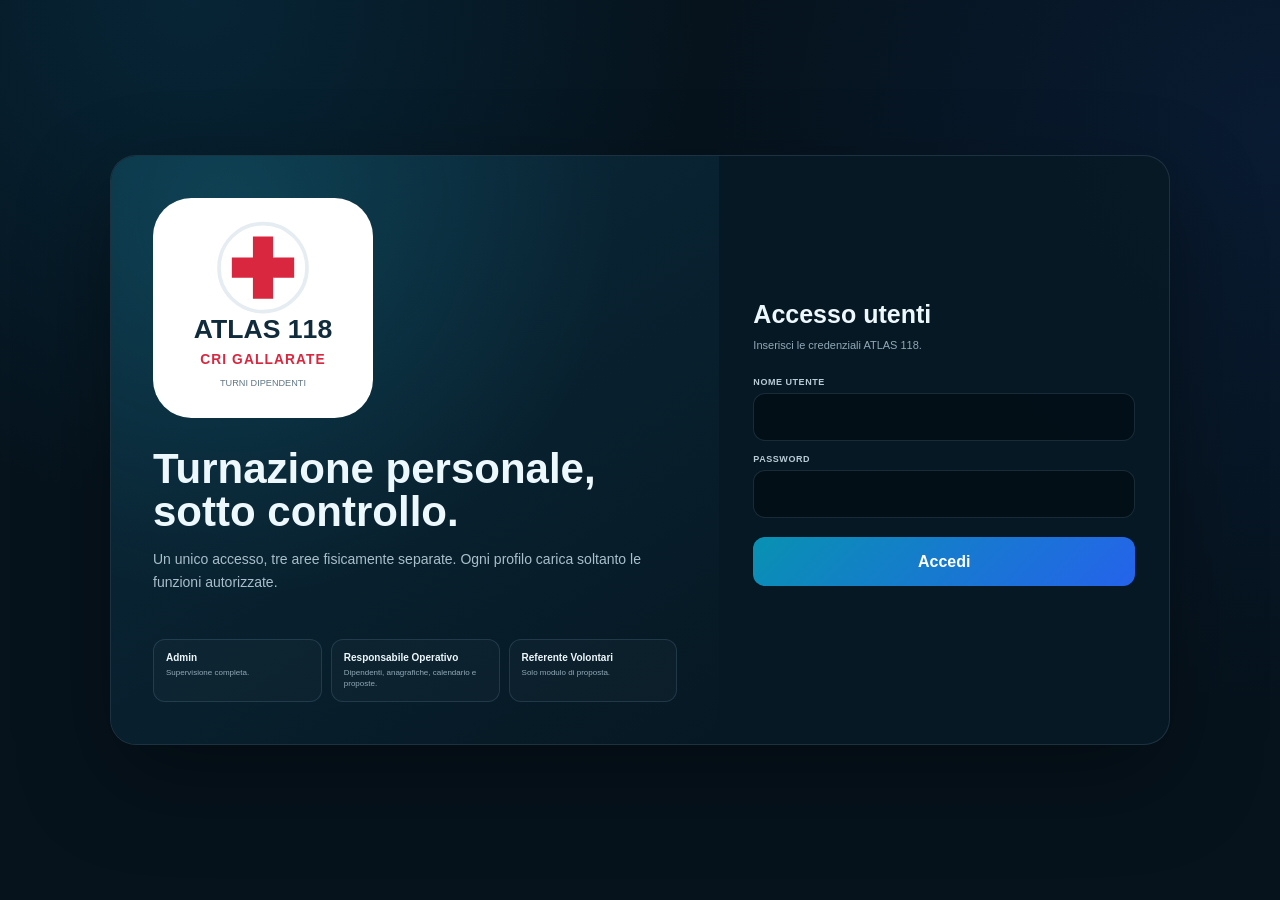
==== index.html @ cd11860d "Add files via upload" ====
<!DOCTYPE html>
<html lang="it">
<head>
  <meta charset="UTF-8">
  <meta name="viewport" content="width=device-width,initial-scale=1">
  <meta name="color-scheme" content="dark">
  <title>ATLAS 118 · Accesso</title>
  <link rel="icon" type="image/svg+xml" href="atlas/assets/atlas-favicon.svg">
  <link rel="preload" href="atlas/assets/atlas-logo-login.svg" as="image" type="image/svg+xml">
  <link rel="stylesheet" href="portal/css/common.css?v=2.3.0">
  <link rel="stylesheet" href="portal/css/login.css?v=2.3.0">
</head>
<body>
  <main class="login-page">
    <section class="login-shell">
      <div class="login-visual">
        <img class="login-logo" src="atlas/assets/atlas-logo-login.svg"
             width="240" height="240" alt="ATLAS 118">
        <div>
          <h1>Turnazione personale, sotto controllo.</h1>
          <p>Un unico accesso, tre aree fisicamente separate. Ogni profilo carica soltanto le funzioni autorizzate.</p>
        </div>
        <div class="login-profile-grid">
          <div><strong>Admin</strong><span>Supervisione completa.</span></div>
          <div><strong>Responsabile Operativo</strong><span>Dipendenti, anagrafiche, calendario e proposte.</span></div>
          <div><strong>Referente Volontari</strong><span>Solo modulo di proposta.</span></div>
        </div>
      </div>
      <div class="login-panel">
        <form class="login-card" id="loginForm" novalidate>
          <h2>Accesso utenti</h2>
          <p>Inserisci le credenziali ATLAS 118.</p>
          <div class="login-field">
            <label for="username">Nome utente</label>
            <input id="username" autocomplete="username" autocapitalize="none" required>
          </div>
          <div class="login-field">
            <label for="password">Password</label>
            <input id="password" type="password" autocomplete="current-password" required>
          </div>
          <div class="login-error" id="loginError" role="alert"></div>
          <button class="login-submit" id="loginButton" type="submit">Accedi</button>
          <div class="login-status" id="loginStatus"></div>
        </form>
      </div>
    </section>
  </main>
  <script type="module" src="portal/js/login.js?v=2.3.0"></script>
</body>
</html>
---- portal/css/common.css ----
:root{
  color-scheme:dark;
  --bg:#06131d;
  --panel:#0b2231;
  --panel-2:#0e2a3b;
  --line:rgba(145,188,214,.16);
  --text:#edf8fc;
  --muted:#91a9b7;
  --accent:#39c7ea;
  --accent-2:#2563eb;
  --danger:#fb7185;
  --success:#6ee7b7;
  --warning:#fbbf24;
}
*{box-sizing:border-box}
html,body{margin:0;min-height:100%;background:var(--bg);color:var(--text);font-family:Inter,Segoe UI,Arial,sans-serif}
body{min-height:100vh;background:
  radial-gradient(circle at 15% 0,rgba(14,165,233,.12),transparent 32rem),
  radial-gradient(circle at 100% 15%,rgba(37,99,235,.10),transparent 36rem),
  var(--bg)}
button,input,select,textarea{font:inherit}
.hidden{display:none!important}
.portal-header{
  display:flex;align-items:center;justify-content:space-between;gap:16px;
  min-height:72px;padding:12px 22px;border-bottom:1px solid var(--line);
  background:rgba(4,16,24,.90);backdrop-filter:blur(18px);position:sticky;top:0;z-index:50
}
.portal-brand{display:flex;align-items:center;gap:12px;min-width:0}
.portal-brand img{width:170px;height:auto;display:block}
.portal-brand-copy strong{display:block;font-size:16px}
.portal-brand-copy span{display:block;margin-top:3px;color:var(--muted);font-size:11px}
.portal-user{display:flex;align-items:center;gap:9px}
.portal-user-copy{text-align:right}
.portal-user-copy strong,.portal-user-copy span{display:block}
.portal-user-copy strong{font-size:11px}
.portal-user-copy span{color:var(--muted);font-size:9px;margin-top:2px}
.portal-btn{
  border:1px solid var(--line);border-radius:10px;background:rgba(255,255,255,.035);
  color:var(--text);min-height:38px;padding:8px 12px;cursor:pointer
}
.portal-btn.primary{border-color:transparent;background:linear-gradient(135deg,#0891b2,#2563eb)}
.portal-btn.danger{border-color:rgba(251,113,133,.25);color:#ffd7de;background:rgba(251,113,133,.07)}
.portal-btn:disabled{opacity:.45;cursor:not-allowed}
.notice{padding:12px 14px;border-radius:12px;border:1px solid var(--line);font-size:11px;line-height:1.5}
.notice.info{background:rgba(56,189,248,.055);border-color:rgba(56,189,248,.18)}
.notice.success{background:rgba(52,211,153,.055);border-color:rgba(52,211,153,.18)}
.notice.warning{background:rgba(251,191,36,.055);border-color:rgba(251,191,36,.18)}
.notice.danger{background:rgba(251,113,133,.055);border-color:rgba(251,113,133,.18)}
.portal-loading{display:grid;place-items:center;min-height:220px;color:var(--muted)}
@media(max-width:680px){
  .portal-header{padding:10px 12px;min-height:62px}
  .portal-brand img{width:126px}
  .portal-brand-copy{display:none}
  .portal-user-copy{display:none}
}
---- portal/css/login.css ----
.login-page{display:grid;place-items:center;min-height:100vh;padding:22px}
.login-shell{
  display:grid;grid-template-columns:minmax(0,1.15fr) minmax(340px,.85fr);
  width:min(1060px,100%);min-height:590px;border:1px solid var(--line);border-radius:26px;
  overflow:hidden;background:rgba(7,25,36,.92);box-shadow:0 34px 90px rgba(0,0,0,.38)
}
.login-visual{
  display:flex;flex-direction:column;justify-content:space-between;gap:28px;padding:42px;
  background:radial-gradient(circle at 20% 10%,rgba(34,211,238,.15),transparent 24rem),
             linear-gradient(145deg,#0b2a3c,#061823)
}
.login-logo{width:220px;height:auto}
.login-visual h1{font-size:42px;line-height:1.02;margin:0;max-width:520px}
.login-visual p{max-width:540px;color:#a9bfcb;line-height:1.65;font-size:14px}
.login-profile-grid{display:grid;grid-template-columns:repeat(3,minmax(0,1fr));gap:9px}
.login-profile-grid div{padding:12px;border:1px solid var(--line);border-radius:12px;background:rgba(255,255,255,.025)}
.login-profile-grid strong,.login-profile-grid span{display:block}
.login-profile-grid strong{font-size:10px}
.login-profile-grid span{margin-top:4px;color:var(--muted);font-size:8px;line-height:1.4}
.login-panel{display:grid;place-items:center;padding:34px}
.login-card{width:min(390px,100%)}
.login-card h2{font-size:25px;margin:0}
.login-card>p{color:var(--muted);font-size:11px;line-height:1.5;margin:8px 0 24px}
.login-field{display:grid;gap:6px;margin-top:13px}
.login-field label{color:#b9ccd6;font-size:9px;font-weight:800;letter-spacing:.06em;text-transform:uppercase}
.login-field input{
  width:100%;min-height:48px;border:1px solid var(--line);border-radius:12px;
  background:rgba(1,10,16,.55);color:var(--text);padding:10px 12px;outline:none
}
.login-field input:focus{border-color:rgba(57,199,234,.65);box-shadow:0 0 0 3px rgba(57,199,234,.10)}
.login-submit{width:100%;min-height:49px;margin-top:19px;border:0;border-radius:12px;color:#fff;
  background:linear-gradient(135deg,#0891b2,#2563eb);font-weight:800;cursor:pointer}
.login-submit:disabled{opacity:.55;cursor:wait}
.login-error{display:none;margin-top:12px;padding:10px;border-radius:10px;color:#ffd5dc;background:rgba(251,113,133,.08);font-size:10px}
.login-error.visible{display:block}
.login-status{margin-top:14px;color:var(--muted);font-size:9px;text-align:center}
@media(max-width:820px){
  .login-shell{grid-template-columns:1fr;min-height:0}
  .login-visual{padding:25px}
  .login-visual h1{font-size:29px}
  .login-profile-grid{display:none}
  .login-panel{padding:26px 20px}
}
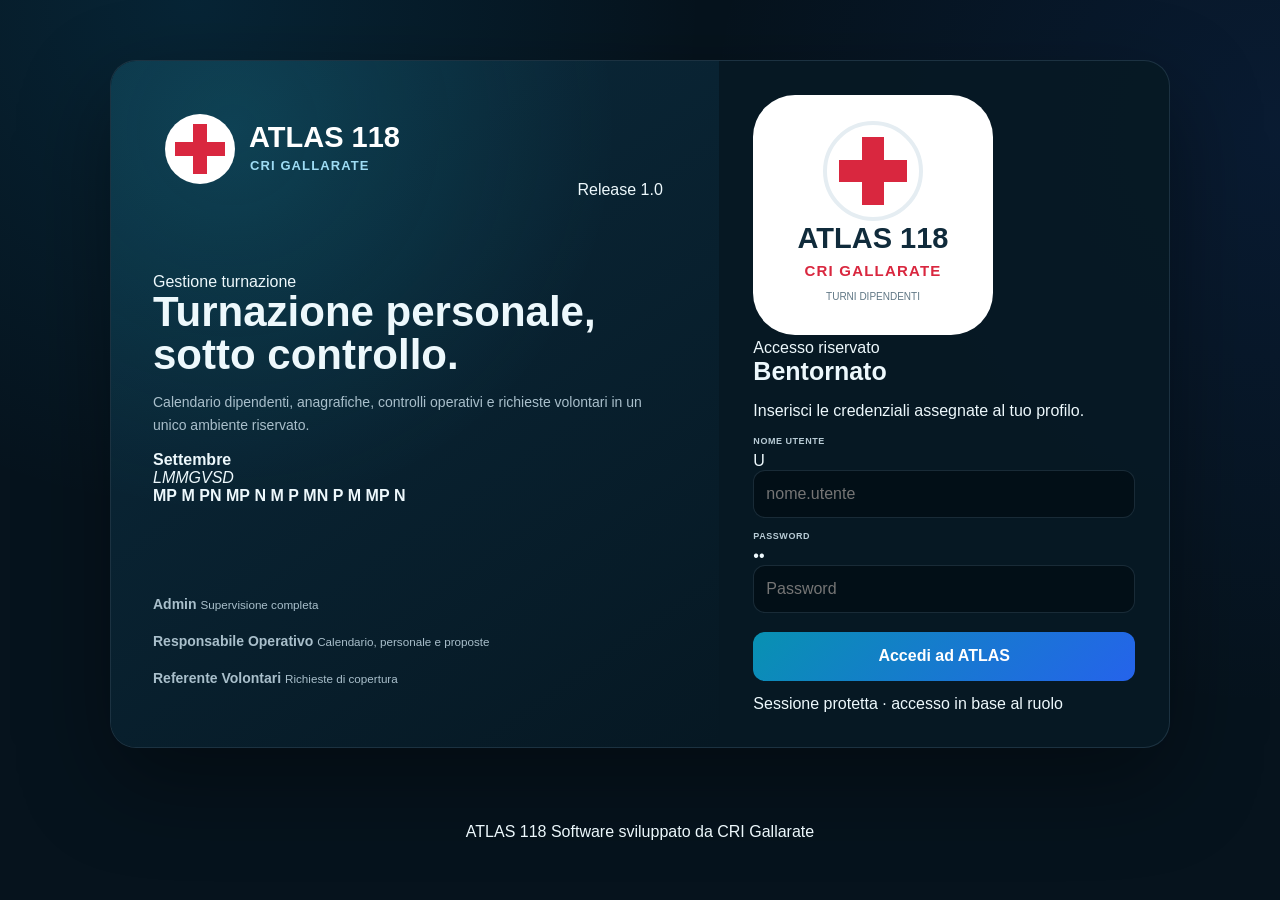
==== commit 537dc189: "Add files via upload" ====
--- a/index.html
+++ b/index.html
@@ -4,47 +4,208 @@
   <meta charset="UTF-8">
   <meta name="viewport" content="width=device-width,initial-scale=1">
   <meta name="color-scheme" content="dark">
+
   <title>ATLAS 118 · Accesso</title>
-  <link rel="icon" type="image/svg+xml" href="atlas/assets/atlas-favicon.svg">
-  <link rel="preload" href="atlas/assets/atlas-logo-login.svg" as="image" type="image/svg+xml">
-  <link rel="stylesheet" href="portal/css/common.css?v=2.3.0">
-  <link rel="stylesheet" href="portal/css/login.css?v=2.3.0">
+
+  <link rel="icon"
+        type="image/svg+xml"
+        href="atlas/assets/atlas-favicon.svg">
+
+  <link rel="preload"
+        href="atlas/assets/atlas-logo-login.svg"
+        as="image"
+        type="image/svg+xml">
+
+  <link rel="preload"
+        href="atlas/assets/atlas-logo-header.svg"
+        as="image"
+        type="image/svg+xml">
+
+  <link rel="stylesheet"
+        href="portal/css/common.css?v=1.0.0">
+
+  <link rel="stylesheet"
+        href="portal/css/login.css?v=1.0.0-login-20260809">
 </head>
-<body>
+
+<body class="login-body">
   <main class="login-page">
     <section class="login-shell">
       <div class="login-visual">
-        <img class="login-logo" src="atlas/assets/atlas-logo-login.svg"
-             width="240" height="240" alt="ATLAS 118">
-        <div>
-          <h1>Turnazione personale, sotto controllo.</h1>
-          <p>Un unico accesso, tre aree fisicamente separate. Ogni profilo carica soltanto le funzioni autorizzate.</p>
+        <div class="login-brand-row">
+          <img class="login-horizontal-logo"
+               src="atlas/assets/atlas-logo-header.svg"
+               width="420"
+               height="92"
+               alt="ATLAS 118 · CRI Gallarate">
+
+          <span class="login-release">
+            Release 1.0
+          </span>
         </div>
-        <div class="login-profile-grid">
-          <div><strong>Admin</strong><span>Supervisione completa.</span></div>
-          <div><strong>Responsabile Operativo</strong><span>Dipendenti, anagrafiche, calendario e proposte.</span></div>
-          <div><strong>Referente Volontari</strong><span>Solo modulo di proposta.</span></div>
+
+        <div class="login-visual-main">
+          <div class="login-copy">
+            <span class="login-kicker">
+              Gestione turnazione
+            </span>
+
+            <h1>
+              Turnazione personale,<br>
+              sotto controllo.
+            </h1>
+
+            <p>
+              Calendario dipendenti, anagrafiche, controlli operativi
+              e richieste volontari in un unico ambiente riservato.
+            </p>
+          </div>
+
+          <div class="login-calendar-preview"
+               aria-hidden="true">
+            <div class="preview-top">
+              <span></span>
+              <span></span>
+              <strong>Settembre</strong>
+            </div>
+
+            <div class="preview-week">
+              <i>L</i><i>M</i><i>M</i><i>G</i><i>V</i><i>S</i><i>D</i>
+            </div>
+
+            <div class="preview-grid">
+              <i></i><i></i>
+              <b><span>M</span><span>P</span></b>
+              <b><span>M</span></b>
+              <b><span>P</span><span>N</span></b>
+              <b class="preview-active"><span>M</span><span>P</span></b>
+              <b><span>N</span></b>
+
+              <b><span>M</span></b>
+              <b><span>P</span></b>
+              <b><span>M</span><span>N</span></b>
+              <b><span>P</span></b>
+              <b><span>M</span></b>
+              <b><span>M</span><span>P</span></b>
+              <b><span>N</span></b>
+            </div>
+          </div>
+        </div>
+
+        <div class="login-profile-strip">
+          <div>
+            <span class="profile-dot admin"></span>
+            <p>
+              <strong>Admin</strong>
+              <small>Supervisione completa</small>
+            </p>
+          </div>
+
+          <div>
+            <span class="profile-dot ro"></span>
+            <p>
+              <strong>Responsabile Operativo</strong>
+              <small>Calendario, personale e proposte</small>
+            </p>
+          </div>
+
+          <div>
+            <span class="profile-dot volunteer"></span>
+            <p>
+              <strong>Referente Volontari</strong>
+              <small>Richieste di copertura</small>
+            </p>
+          </div>
         </div>
       </div>
+
       <div class="login-panel">
-        <form class="login-card" id="loginForm" novalidate>
-          <h2>Accesso utenti</h2>
-          <p>Inserisci le credenziali ATLAS 118.</p>
+        <form class="login-card"
+              id="loginForm"
+              novalidate>
+
+          <div class="login-emblem-wrap">
+            <img class="login-emblem"
+                 src="atlas/assets/atlas-logo-login.svg"
+                 width="240"
+                 height="240"
+                 alt="ATLAS 118">
+          </div>
+
+          <div class="login-card-heading">
+            <span>Accesso riservato</span>
+            <h2>Bentornato</h2>
+            <p>
+              Inserisci le credenziali assegnate al tuo profilo.
+            </p>
+          </div>
+
           <div class="login-field">
-            <label for="username">Nome utente</label>
-            <input id="username" autocomplete="username" autocapitalize="none" required>
-          </div>
+            <label for="username">
+              Nome utente
+            </label>
+
+            <div class="login-input-wrap">
+              <span class="input-icon"
+                    aria-hidden="true">U</span>
+
+              <input id="username"
+                     autocomplete="username"
+                     autocapitalize="none"
+                     spellcheck="false"
+                     placeholder="nome.utente"
+                     required>
+            </div>
+          </div>
+
           <div class="login-field">
-            <label for="password">Password</label>
-            <input id="password" type="password" autocomplete="current-password" required>
-          </div>
-          <div class="login-error" id="loginError" role="alert"></div>
-          <button class="login-submit" id="loginButton" type="submit">Accedi</button>
-          <div class="login-status" id="loginStatus"></div>
+            <label for="password">
+              Password
+            </label>
+
+            <div class="login-input-wrap">
+              <span class="input-icon"
+                    aria-hidden="true">••</span>
+
+              <input id="password"
+                     type="password"
+                     autocomplete="current-password"
+                     placeholder="Password"
+                     required>
+            </div>
+          </div>
+
+          <div class="login-error"
+               id="loginError"
+               role="alert">
+          </div>
+
+          <button class="login-submit"
+                  id="loginButton"
+                  type="submit">
+            Accedi ad ATLAS
+          </button>
+
+          <div class="login-status"
+               id="loginStatus">
+          </div>
+
+          <div class="login-security-note">
+            <span class="security-dot"></span>
+            Sessione protetta · accesso in base al ruolo
+          </div>
         </form>
       </div>
     </section>
+
+    <footer class="login-footer">
+      <span>ATLAS 118</span>
+      <span>Software sviluppato da CRI Gallarate</span>
+    </footer>
   </main>
-  <script type="module" src="portal/js/login.js?v=2.3.0"></script>
+
+  <script type="module"
+          src="portal/js/login.js?v=1.0.0">
+  </script>
 </body>
 </html>
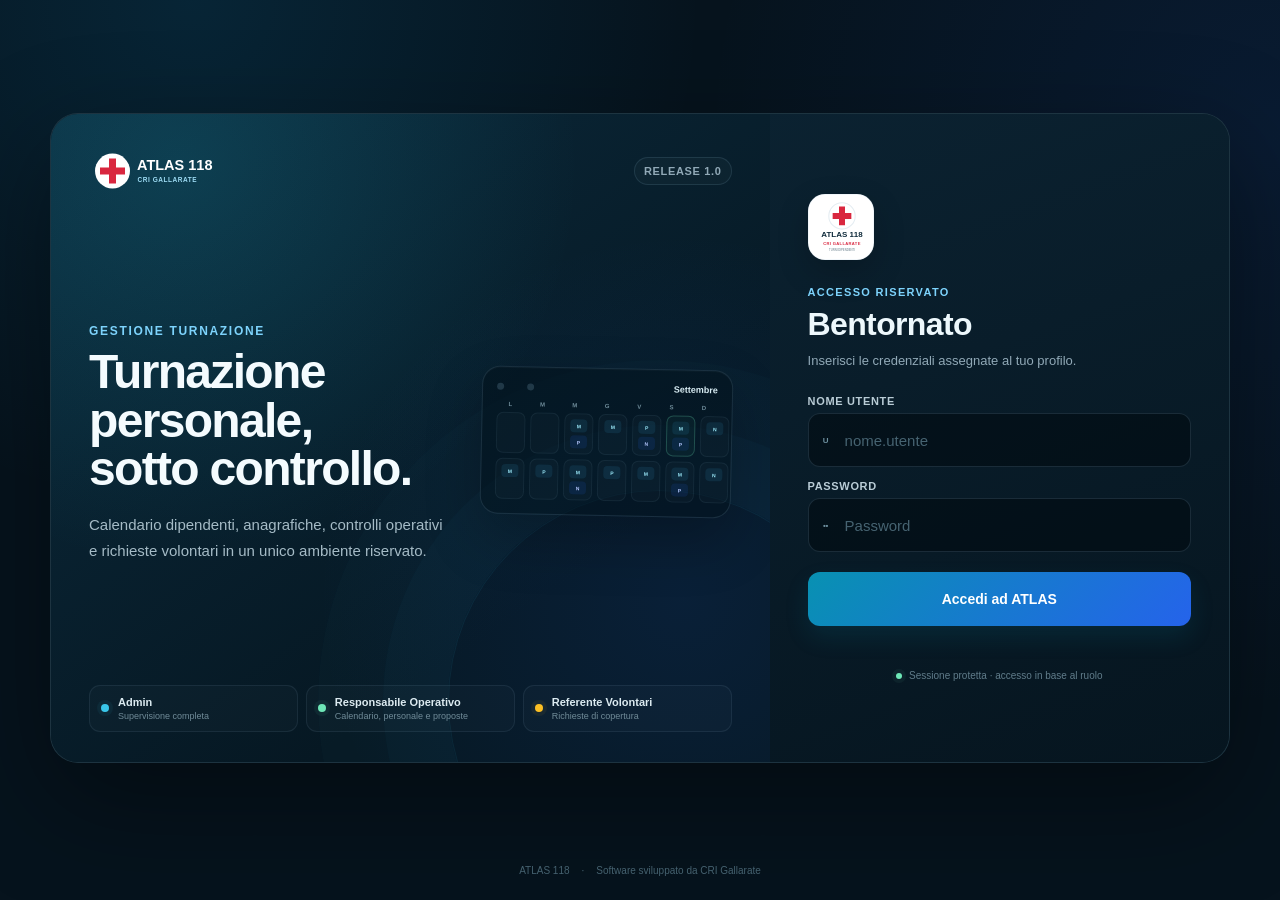
==== commit ff7d4a20: "Add files via upload" ====
--- a/index.html
+++ b/index.html
@@ -25,7 +25,7 @@
         href="portal/css/common.css?v=1.0.0">
 
   <link rel="stylesheet"
-        href="portal/css/login.css?v=1.0.0-login-20260809">
+        href="portal/css/login.css?v=1.0.0-20260809d">
 </head>
 
 <body class="login-body">
--- a/portal/css/login.css
+++ b/portal/css/login.css
@@ -1,44 +1,606 @@
-
-.login-page{display:grid;place-items:center;min-height:100vh;padding:22px}
+.login-body{
+  overflow-x:hidden;
+}
+
+.login-page{
+  display:grid;
+  grid-template-rows:1fr auto;
+  min-height:100vh;
+  padding:24px;
+}
+
 .login-shell{
-  display:grid;grid-template-columns:minmax(0,1.15fr) minmax(340px,.85fr);
-  width:min(1060px,100%);min-height:590px;border:1px solid var(--line);border-radius:26px;
-  overflow:hidden;background:rgba(7,25,36,.92);box-shadow:0 34px 90px rgba(0,0,0,.38)
-}
+  display:grid;
+  grid-template-columns:minmax(0,1.22fr) minmax(380px,.78fr);
+  width:min(1180px,100%);
+  min-height:650px;
+  margin:auto;
+  overflow:hidden;
+  border:1px solid rgba(145,188,214,.17);
+  border-radius:28px;
+  background:rgba(7,25,36,.94);
+  box-shadow:
+    0 38px 110px rgba(0,0,0,.40),
+    inset 0 1px 0 rgba(255,255,255,.025);
+}
+
 .login-visual{
-  display:flex;flex-direction:column;justify-content:space-between;gap:28px;padding:42px;
-  background:radial-gradient(circle at 20% 10%,rgba(34,211,238,.15),transparent 24rem),
-             linear-gradient(145deg,#0b2a3c,#061823)
-}
-.login-logo{width:220px;height:auto}
-.login-visual h1{font-size:42px;line-height:1.02;margin:0;max-width:520px}
-.login-visual p{max-width:540px;color:#a9bfcb;line-height:1.65;font-size:14px}
-.login-profile-grid{display:grid;grid-template-columns:repeat(3,minmax(0,1fr));gap:9px}
-.login-profile-grid div{padding:12px;border:1px solid var(--line);border-radius:12px;background:rgba(255,255,255,.025)}
-.login-profile-grid strong,.login-profile-grid span{display:block}
-.login-profile-grid strong{font-size:10px}
-.login-profile-grid span{margin-top:4px;color:var(--muted);font-size:8px;line-height:1.4}
-.login-panel{display:grid;place-items:center;padding:34px}
-.login-card{width:min(390px,100%)}
-.login-card h2{font-size:25px;margin:0}
-.login-card>p{color:var(--muted);font-size:11px;line-height:1.5;margin:8px 0 24px}
-.login-field{display:grid;gap:6px;margin-top:13px}
-.login-field label{color:#b9ccd6;font-size:9px;font-weight:800;letter-spacing:.06em;text-transform:uppercase}
+  position:relative;
+  display:flex;
+  flex-direction:column;
+  min-width:0;
+  padding:34px 38px 30px;
+  overflow:hidden;
+  background:
+    radial-gradient(
+      circle at 18% 8%,
+      rgba(34,211,238,.14),
+      transparent 25rem
+    ),
+    radial-gradient(
+      circle at 88% 75%,
+      rgba(37,99,235,.10),
+      transparent 23rem
+    ),
+    linear-gradient(
+      145deg,
+      #0b2a3c,
+      #061823 72%
+    );
+}
+
+.login-visual::after{
+  content:'';
+  position:absolute;
+  right:-100px;
+  bottom:-150px;
+  width:420px;
+  height:420px;
+  border:1px solid rgba(57,199,234,.08);
+  border-radius:50%;
+  box-shadow:
+    0 0 0 65px rgba(57,199,234,.025),
+    0 0 0 130px rgba(57,199,234,.015);
+  pointer-events:none;
+}
+
+.login-brand-row{
+  position:relative;
+  z-index:2;
+  display:flex;
+  align-items:center;
+  justify-content:space-between;
+  gap:18px;
+}
+
+.login-horizontal-logo{
+  display:block;
+  width:210px;
+  height:auto;
+}
+
+.login-release{
+  display:inline-flex;
+  align-items:center;
+  min-height:28px;
+  padding:5px 9px;
+  border:1px solid rgba(145,188,214,.14);
+  border-radius:999px;
+  background:rgba(255,255,255,.025);
+  color:#91a9b7;
+  font-size:11px;
+  font-weight:850;
+  letter-spacing:.06em;
+  text-transform:uppercase;
+}
+
+.login-visual-main{
+  position:relative;
+  z-index:2;
+  display:grid;
+  grid-template-columns:minmax(0,1.05fr) minmax(230px,.72fr);
+  gap:26px;
+  align-items:center;
+  flex:1;
+  padding:40px 0 34px;
+}
+
+.login-kicker{
+  display:inline-block;
+  margin-bottom:10px;
+  color:#7dd3fc;
+  font-size:12px;
+  font-weight:900;
+  letter-spacing:.14em;
+  text-transform:uppercase;
+}
+
+.login-copy h1{
+  max-width:570px;
+  margin:0;
+  color:#f4fbfe;
+  font-size:48px;
+  line-height:1.02;
+  letter-spacing:-.035em;
+}
+
+.login-copy p{
+  max-width:520px;
+  margin:18px 0 0;
+  color:#a5bbc6;
+  font-size:15px;
+  line-height:1.7;
+}
+
+.login-calendar-preview{
+  position:relative;
+  width:100%;
+  padding:14px;
+  border:1px solid rgba(145,188,214,.15);
+  border-radius:18px;
+  background:rgba(2,15,23,.48);
+  box-shadow:
+    0 24px 55px rgba(0,0,0,.23),
+    inset 0 1px 0 rgba(255,255,255,.025);
+  transform:rotate(1.2deg);
+}
+
+.preview-top{
+  display:grid;
+  grid-template-columns:24px 24px 1fr;
+  gap:6px;
+  align-items:center;
+  margin-bottom:10px;
+}
+
+.preview-top span{
+  width:7px;
+  height:7px;
+  border-radius:50%;
+  background:rgba(145,188,214,.20);
+}
+
+.preview-top strong{
+  justify-self:end;
+  color:#d9edf4;
+  font-size:9px;
+}
+
+.preview-week,
+.preview-grid{
+  display:grid;
+  grid-template-columns:repeat(7,1fr);
+  gap:5px;
+}
+
+.preview-week{
+  margin-bottom:5px;
+}
+
+.preview-week i{
+  color:#6f8c9a;
+  font-size:6px;
+  font-style:normal;
+  font-weight:850;
+  text-align:center;
+}
+
+.preview-grid i,
+.preview-grid b{
+  min-height:38px;
+  border:1px solid rgba(145,188,214,.08);
+  border-radius:7px;
+  background:rgba(255,255,255,.018);
+}
+
+.preview-grid b{
+  display:flex;
+  flex-wrap:wrap;
+  align-content:flex-start;
+  gap:3px;
+  padding:5px;
+  font-weight:400;
+}
+
+.preview-grid b span{
+  display:inline-flex;
+  align-items:center;
+  justify-content:center;
+  min-width:17px;
+  height:13px;
+  padding:0 4px;
+  border-radius:4px;
+  background:rgba(56,189,248,.10);
+  color:#9ceafa;
+  font-size:5px;
+  font-weight:900;
+}
+
+.preview-grid b span:nth-child(2){
+  background:rgba(37,99,235,.12);
+  color:#b6c8ff;
+}
+
+.preview-grid .preview-active{
+  border-color:rgba(110,231,183,.24);
+  background:rgba(110,231,183,.035);
+}
+
+.login-profile-strip{
+  position:relative;
+  z-index:2;
+  display:grid;
+  grid-template-columns:repeat(3,minmax(0,1fr));
+  gap:8px;
+}
+
+.login-profile-strip>div{
+  display:flex;
+  align-items:center;
+  gap:9px;
+  min-width:0;
+  padding:10px 11px;
+  border:1px solid rgba(145,188,214,.10);
+  border-radius:11px;
+  background:rgba(255,255,255,.018);
+}
+
+.profile-dot{
+  flex:0 0 auto;
+  width:8px;
+  height:8px;
+  border-radius:50%;
+  background:#39c7ea;
+  box-shadow:0 0 0 4px rgba(57,199,234,.06);
+}
+
+.profile-dot.ro{
+  background:#6ee7b7;
+  box-shadow:0 0 0 4px rgba(110,231,183,.06);
+}
+
+.profile-dot.volunteer{
+  background:#fbbf24;
+  box-shadow:0 0 0 4px rgba(251,191,36,.06);
+}
+
+.login-profile-strip p{
+  min-width:0;
+  margin:0;
+}
+
+.login-profile-strip strong,
+.login-profile-strip small{
+  display:block;
+}
+
+.login-profile-strip strong{
+  overflow:hidden;
+  color:#dcebf1;
+  font-size:11px;
+  text-overflow:ellipsis;
+  white-space:nowrap;
+}
+
+.login-profile-strip small{
+  margin-top:3px;
+  overflow:hidden;
+  color:#708b98;
+  font-size:9px;
+  text-overflow:ellipsis;
+  white-space:nowrap;
+}
+
+.login-panel{
+  display:grid;
+  place-items:center;
+  padding:38px;
+  background:
+    linear-gradient(
+      160deg,
+      rgba(11,34,49,.98),
+      rgba(6,21,31,.99)
+    );
+}
+
+.login-card{
+  width:min(390px,100%);
+}
+
+.login-emblem-wrap{
+  display:grid;
+  place-items:center;
+  width:66px;
+  height:66px;
+  margin-bottom:22px;
+  overflow:hidden;
+  border:1px solid rgba(145,188,214,.13);
+  border-radius:17px;
+  background:#fff;
+  box-shadow:0 12px 32px rgba(0,0,0,.20);
+}
+
+.login-emblem{
+  width:66px;
+  height:66px;
+  object-fit:cover;
+}
+
+.login-card-heading>span{
+  color:#7dd3fc;
+  font-size:11px;
+  font-weight:900;
+  letter-spacing:.12em;
+  text-transform:uppercase;
+}
+
+.login-card-heading h2{
+  margin:6px 0 0;
+  font-size:32px;
+  letter-spacing:-.02em;
+}
+
+.login-card-heading p{
+  margin:8px 0 24px;
+  color:var(--muted);
+  font-size:13px;
+  line-height:1.55;
+}
+
+.login-field{
+  display:grid;
+  gap:6px;
+  margin-top:13px;
+}
+
+.login-field label{
+  color:#b9ccd6;
+  font-size:11px;
+  font-weight:850;
+  letter-spacing:.06em;
+  text-transform:uppercase;
+}
+
+.login-input-wrap{
+  display:grid;
+  grid-template-columns:34px minmax(0,1fr);
+  align-items:center;
+  min-height:54px;
+  overflow:hidden;
+  border:1px solid var(--line);
+  border-radius:12px;
+  background:rgba(1,10,16,.55);
+  transition:
+    border-color .15s ease,
+    box-shadow .15s ease,
+    background .15s ease;
+}
+
+.login-input-wrap:focus-within{
+  border-color:rgba(57,199,234,.62);
+  background:rgba(1,10,16,.72);
+  box-shadow:0 0 0 3px rgba(57,199,234,.09);
+}
+
+.input-icon{
+  display:grid;
+  place-items:center;
+  width:34px;
+  color:#6e909f;
+  font-size:8px;
+  font-weight:900;
+  letter-spacing:-.04em;
+}
+
 .login-field input{
-  width:100%;min-height:48px;border:1px solid var(--line);border-radius:12px;
-  background:rgba(1,10,16,.55);color:var(--text);padding:10px 12px;outline:none
-}
-.login-field input:focus{border-color:rgba(57,199,234,.65);box-shadow:0 0 0 3px rgba(57,199,234,.10)}
-.login-submit{width:100%;min-height:49px;margin-top:19px;border:0;border-radius:12px;color:#fff;
-  background:linear-gradient(135deg,#0891b2,#2563eb);font-weight:800;cursor:pointer}
-.login-submit:disabled{opacity:.55;cursor:wait}
-.login-error{display:none;margin-top:12px;padding:10px;border-radius:10px;color:#ffd5dc;background:rgba(251,113,133,.08);font-size:10px}
-.login-error.visible{display:block}
-.login-status{margin-top:14px;color:var(--muted);font-size:9px;text-align:center}
-@media(max-width:820px){
-  .login-shell{grid-template-columns:1fr;min-height:0}
-  .login-visual{padding:25px}
-  .login-visual h1{font-size:29px}
-  .login-profile-grid{display:none}
-  .login-panel{padding:26px 20px}
-}
+  width:100%;
+  min-height:52px;
+  border:0;
+  outline:0;
+  background:transparent;
+  color:var(--text);
+  padding:10px 12px 10px 2px;
+}
+
+.login-field input::placeholder{
+  color:#466371;
+}
+
+.login-submit{
+  width:100%;
+  min-height:54px;
+  margin-top:20px;
+  border:0;
+  border-radius:12px;
+  background:
+    linear-gradient(
+      135deg,
+      #0891b2,
+      #2563eb
+    );
+  color:#fff;
+  font-weight:850;
+  cursor:pointer;
+  box-shadow:0 11px 24px rgba(8,145,178,.13);
+}
+
+.login-submit:hover:not(:disabled){
+  filter:brightness(1.06);
+}
+
+.login-submit:disabled{
+  opacity:.55;
+  cursor:wait;
+}
+
+.login-error{
+  display:none;
+  margin-top:12px;
+  padding:10px 11px;
+  border:1px solid rgba(251,113,133,.15);
+  border-radius:10px;
+  background:rgba(251,113,133,.07);
+  color:#ffd5dc;
+  font-size:12px;
+  line-height:1.45;
+}
+
+.login-error.visible{
+  display:block;
+}
+
+.login-status{
+  min-height:14px;
+  margin-top:13px;
+  color:var(--muted);
+  font-size:11px;
+  text-align:center;
+}
+
+.login-security-note{
+  display:flex;
+  align-items:center;
+  justify-content:center;
+  gap:7px;
+  margin-top:17px;
+  color:#607c8a;
+  font-size:10px;
+}
+
+.security-dot{
+  width:6px;
+  height:6px;
+  border-radius:50%;
+  background:#6ee7b7;
+  box-shadow:0 0 0 4px rgba(110,231,183,.05);
+}
+
+.login-footer{
+  display:flex;
+  justify-content:center;
+  gap:12px;
+  padding:14px 0 0;
+  color:#45616f;
+  font-size:10px;
+}
+
+.login-footer span+span::before{
+  content:'·';
+  margin-right:12px;
+}
+
+@media(max-width:940px){
+  .login-shell{
+    grid-template-columns:1fr;
+    width:min(720px,100%);
+  }
+
+  .login-visual{
+    min-height:330px;
+    padding:28px;
+  }
+
+  .login-visual-main{
+    grid-template-columns:minmax(0,1fr) 220px;
+    padding:28px 0 24px;
+  }
+
+  .login-copy h1{
+    font-size:35px;
+  }
+
+  .login-profile-strip{
+    display:none;
+  }
+
+  .login-panel{
+    padding:32px 26px 36px;
+  }
+}
+
+@media(max-width:620px){
+  .login-page{
+    padding:10px;
+  }
+
+  .login-shell{
+    min-height:0;
+    border-radius:20px;
+  }
+
+  .login-visual{
+    min-height:0;
+    padding:20px;
+  }
+
+  .login-horizontal-logo{
+    width:155px;
+  }
+
+  .login-release{
+    font-size:7px;
+  }
+
+  .login-visual-main{
+    grid-template-columns:1fr;
+    padding:25px 0 7px;
+  }
+
+  .login-copy h1{
+    font-size:30px;
+  }
+
+  .login-copy p{
+    font-size:11px;
+  }
+
+  .login-calendar-preview{
+    display:none;
+  }
+
+  .login-panel{
+    padding:28px 20px 32px;
+  }
+
+  .login-footer{
+    display:none;
+  }
+}
+
+
+/* Leggibilità login su monitor 24–27" */
+.login-field input{
+  font-size:15px;
+}
+
+.login-submit{
+  font-size:14px;
+  min-height:54px;
+}
+
+.login-card-heading p{
+  font-size:13px;
+}
+
+.login-error{
+  font-size:12px;
+}
+
+.login-status{
+  font-size:11px;
+}
+
+.login-security-note,
+.login-footer{
+  font-size:10px;
+}
+
+@media(max-width:620px){
+  .login-field input{
+    font-size:16px;
+  }
+
+  .login-card-heading p{
+    font-size:13px;
+  }
+}
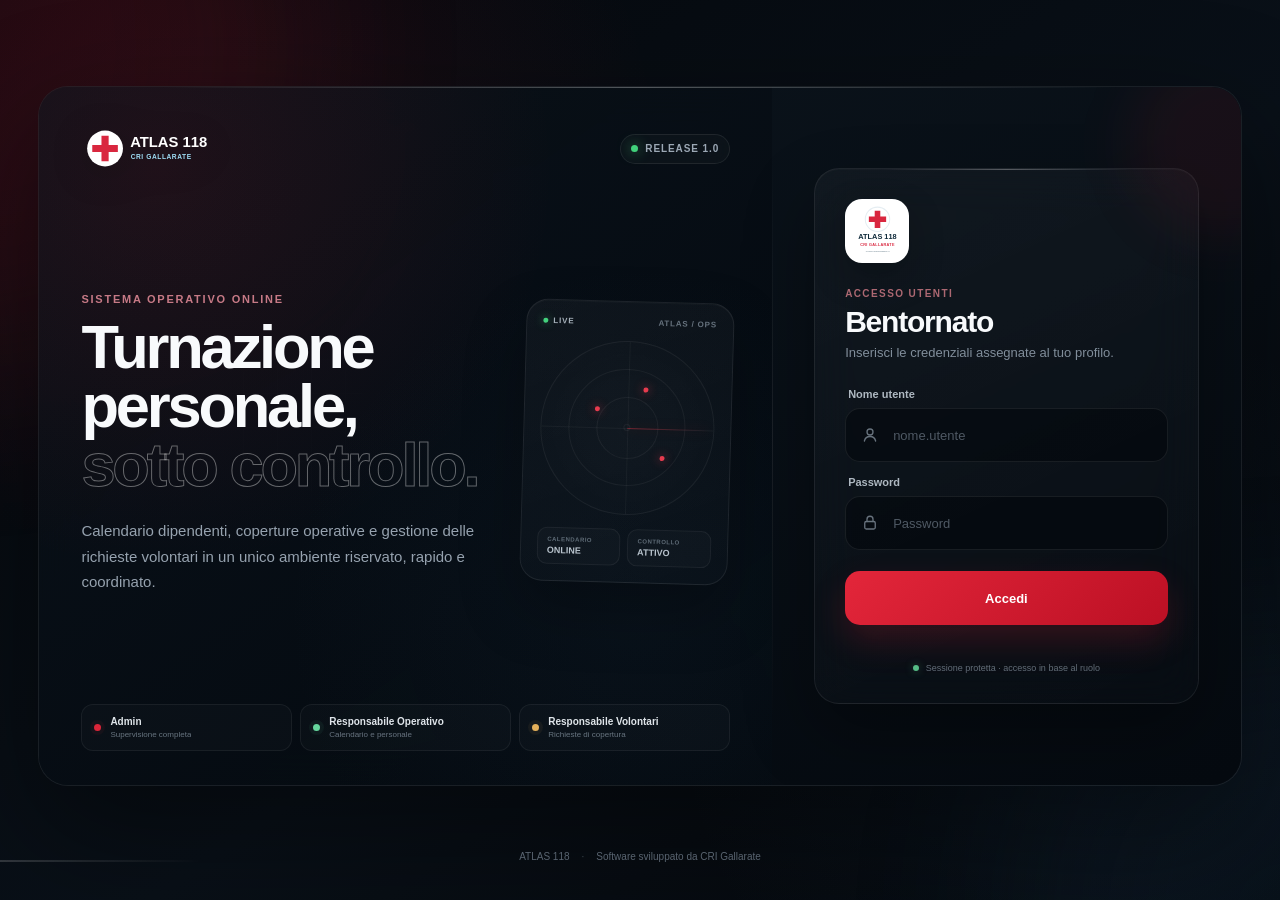
==== commit 78897e38: "Add files via upload" ====
--- a/index.html
+++ b/index.html
@@ -4,31 +4,74 @@
   <meta charset="UTF-8">
   <meta name="viewport" content="width=device-width,initial-scale=1">
   <meta name="color-scheme" content="dark">
+  <meta name="theme-color" content="#070b10">
 
-  <title>ATLAS 118 · Accesso</title>
+  <title>ATLAS 118 · Accesso utenti</title>
 
-  <link rel="icon"
-        type="image/svg+xml"
-        href="atlas/assets/atlas-favicon.svg">
+  <link rel="icon" type="image/svg+xml" href="atlas/assets/atlas-favicon.svg">
+  <link rel="preload" href="atlas/assets/atlas-logo-login.svg" as="image" type="image/svg+xml">
+  <link rel="preload" href="atlas/assets/atlas-logo-header.svg" as="image" type="image/svg+xml">
 
-  <link rel="preload"
-        href="atlas/assets/atlas-logo-login.svg"
-        as="image"
-        type="image/svg+xml">
-
-  <link rel="preload"
-        href="atlas/assets/atlas-logo-header.svg"
-        as="image"
-        type="image/svg+xml">
-
-  <link rel="stylesheet"
-        href="portal/css/common.css?v=1.0.0">
-
-  <link rel="stylesheet"
-        href="portal/css/login.css?v=1.0.0-20260809d">
+  <link rel="stylesheet" href="portal/css/common.css?v=1.0.0-final-20260809">
+  <link rel="stylesheet" href="portal/css/login.css?v=1.0.1-motion-20260810">
 </head>
 
 <body class="login-body">
+  <div class="login-atmosphere" aria-hidden="true">
+    <div class="login-grid"></div>
+    <div class="login-glow login-glow-a"></div>
+    <div class="login-glow login-glow-b"></div>
+
+    <svg class="login-ecg" viewBox="0 0 1400 220" preserveAspectRatio="none">
+      <path d="M0 128 H235 L274 128 L302 96 L332 162 L372 38 L412 128 H595 L622 128 L646 108 L672 148 L706 78 L738 128 H1400"/>
+    </svg>
+
+    <div class="login-road">
+      <div class="login-road-sweep"></div>
+      <div class="ambulance-track">
+        <div class="ambulance-unit">
+          <div class="ambulance-trail"></div>
+          <svg viewBox="0 0 190 104" role="presentation">
+            <defs>
+              <linearGradient id="ambBody" x1="0" x2="1">
+                <stop offset="0" stop-color="#d9e0e6"/>
+                <stop offset=".48" stop-color="#ffffff"/>
+                <stop offset="1" stop-color="#c5ced6"/>
+              </linearGradient>
+              <linearGradient id="ambGlass" x1="0" x2="1">
+                <stop offset="0" stop-color="#13202b"/>
+                <stop offset="1" stop-color="#2a3e4e"/>
+              </linearGradient>
+            </defs>
+
+            <ellipse cx="100" cy="88" rx="72" ry="8" fill="rgba(0,0,0,.38)"/>
+            <path d="M24 31h88c8 0 15 4 20 11l13 18h17c7 0 12 5 12 12v13H15V44c0-8 4-13 9-13z"
+                  fill="url(#ambBody)" stroke="rgba(255,255,255,.32)"/>
+            <path d="M110 37h15c5 0 9 2 13 8l10 15h-38z" fill="url(#ambGlass)"/>
+            <path d="M118 41h7c4 0 7 2 10 6l6 9h-23z" fill="#213544"/>
+
+            <rect x="20" y="54" width="92" height="7" rx="3.5" fill="#d61f32" opacity=".94"/>
+            <rect x="33" y="36" width="33" height="15" rx="3" fill="#f5f7f8"/>
+            <path d="M45 37h9v13h-9zM39 41h21v6H39z" fill="#d61f32"/>
+
+            <g class="ambulance-beacon">
+              <rect x="77" y="25" width="20" height="7" rx="2.5" fill="#e72a3e"/>
+              <rect x="82" y="22" width="10" height="3" rx="1.5" fill="#ff5364"/>
+            </g>
+
+            <circle class="ambulance-wheel" cx="51" cy="84" r="14" fill="#0e1419"/>
+            <circle cx="51" cy="84" r="6.5" fill="#89939b"/>
+            <circle class="ambulance-wheel" cx="142" cy="84" r="14" fill="#0e1419"/>
+            <circle cx="142" cy="84" r="6.5" fill="#89939b"/>
+
+            <rect x="164" y="68" width="10" height="5" rx="2" fill="#fff1c8" opacity=".9"/>
+            <rect x="15" y="67" width="7" height="6" rx="2" fill="#ee3348" opacity=".75"/>
+          </svg>
+        </div>
+      </div>
+    </div>
+  </div>
+
   <main class="login-page">
     <section class="login-shell">
       <div class="login-visual">
@@ -39,91 +82,51 @@
                height="92"
                alt="ATLAS 118 · CRI Gallarate">
 
-          <span class="login-release">
-            Release 1.0
-          </span>
+          <span class="login-release"><i></i> Release 1.0</span>
         </div>
 
         <div class="login-visual-main">
           <div class="login-copy">
-            <span class="login-kicker">
-              Gestione turnazione
-            </span>
+            <span class="login-kicker">Sistema operativo online</span>
 
-            <h1>
-              Turnazione personale,<br>
-              sotto controllo.
-            </h1>
+            <h1>Turnazione personale,<br><span>sotto controllo.</span></h1>
 
             <p>
-              Calendario dipendenti, anagrafiche, controlli operativi
-              e richieste volontari in un unico ambiente riservato.
+              Calendario dipendenti, coperture operative e gestione delle richieste volontari
+              in un unico ambiente riservato, rapido e coordinato.
             </p>
           </div>
 
-          <div class="login-calendar-preview"
-               aria-hidden="true">
-            <div class="preview-top">
-              <span></span>
-              <span></span>
-              <strong>Settembre</strong>
+          <div class="login-tech-card" aria-hidden="true">
+            <div class="tech-card-top">
+              <span class="tech-live"><i></i> LIVE</span>
+              <span>ATLAS / OPS</span>
             </div>
 
-            <div class="preview-week">
-              <i>L</i><i>M</i><i>M</i><i>G</i><i>V</i><i>S</i><i>D</i>
+            <div class="tech-radar">
+              <i></i><i></i><i></i>
+              <span class="radar-point p1"></span>
+              <span class="radar-point p2"></span>
+              <span class="radar-point p3"></span>
+              <b></b>
             </div>
 
-            <div class="preview-grid">
-              <i></i><i></i>
-              <b><span>M</span><span>P</span></b>
-              <b><span>M</span></b>
-              <b><span>P</span><span>N</span></b>
-              <b class="preview-active"><span>M</span><span>P</span></b>
-              <b><span>N</span></b>
-
-              <b><span>M</span></b>
-              <b><span>P</span></b>
-              <b><span>M</span><span>N</span></b>
-              <b><span>P</span></b>
-              <b><span>M</span></b>
-              <b><span>M</span><span>P</span></b>
-              <b><span>N</span></b>
+            <div class="tech-stats">
+              <span><small>CALENDARIO</small><strong>ONLINE</strong></span>
+              <span><small>CONTROLLO</small><strong>ATTIVO</strong></span>
             </div>
           </div>
         </div>
 
         <div class="login-profile-strip">
-          <div>
-            <span class="profile-dot admin"></span>
-            <p>
-              <strong>Admin</strong>
-              <small>Supervisione completa</small>
-            </p>
-          </div>
-
-          <div>
-            <span class="profile-dot ro"></span>
-            <p>
-              <strong>Responsabile Operativo</strong>
-              <small>Calendario, personale e proposte</small>
-            </p>
-          </div>
-
-          <div>
-            <span class="profile-dot volunteer"></span>
-            <p>
-              <strong>Referente Volontari</strong>
-              <small>Richieste di copertura</small>
-            </p>
-          </div>
+          <div><span class="profile-dot admin"></span><p><strong>Admin</strong><small>Supervisione completa</small></p></div>
+          <div><span class="profile-dot ro"></span><p><strong>Responsabile Operativo</strong><small>Calendario e personale</small></p></div>
+          <div><span class="profile-dot volunteer"></span><p><strong>Responsabile Volontari</strong><small>Richieste di copertura</small></p></div>
         </div>
       </div>
 
       <div class="login-panel">
-        <form class="login-card"
-              id="loginForm"
-              novalidate>
-
+        <form class="login-card" id="loginForm" novalidate>
           <div class="login-emblem-wrap">
             <img class="login-emblem"
                  src="atlas/assets/atlas-logo-login.svg"
@@ -133,22 +136,17 @@
           </div>
 
           <div class="login-card-heading">
-            <span>Accesso riservato</span>
+            <span>Accesso utenti</span>
             <h2>Bentornato</h2>
-            <p>
-              Inserisci le credenziali assegnate al tuo profilo.
-            </p>
+            <p>Inserisci le credenziali assegnate al tuo profilo.</p>
           </div>
 
           <div class="login-field">
-            <label for="username">
-              Nome utente
-            </label>
-
+            <label for="username">Nome utente</label>
             <div class="login-input-wrap">
-              <span class="input-icon"
-                    aria-hidden="true">U</span>
-
+              <span class="input-icon" aria-hidden="true">
+                <svg viewBox="0 0 24 24"><circle cx="12" cy="8" r="4"/><path d="M4.5 20c.9-4 3.4-6 7.5-6s6.6 2 7.5 6"/></svg>
+              </span>
               <input id="username"
                      autocomplete="username"
                      autocapitalize="none"
@@ -159,14 +157,11 @@
           </div>
 
           <div class="login-field">
-            <label for="password">
-              Password
-            </label>
-
+            <label for="password">Password</label>
             <div class="login-input-wrap">
-              <span class="input-icon"
-                    aria-hidden="true">••</span>
-
+              <span class="input-icon" aria-hidden="true">
+                <svg viewBox="0 0 24 24"><rect x="5" y="10" width="14" height="10" rx="2"/><path d="M8 10V7a4 4 0 0 1 8 0v3"/></svg>
+              </span>
               <input id="password"
                      type="password"
                      autocomplete="current-password"
@@ -175,20 +170,13 @@
             </div>
           </div>
 
-          <div class="login-error"
-               id="loginError"
-               role="alert">
-          </div>
+          <div class="login-error" id="loginError" role="alert"></div>
 
-          <button class="login-submit"
-                  id="loginButton"
-                  type="submit">
-            Accedi ad ATLAS
+          <button class="login-submit" id="loginButton" type="submit">
+            <span>Accedi</span>
           </button>
 
-          <div class="login-status"
-               id="loginStatus">
-          </div>
+          <div class="login-status" id="loginStatus"></div>
 
           <div class="login-security-note">
             <span class="security-dot"></span>
@@ -204,8 +192,6 @@
     </footer>
   </main>
 
-  <script type="module"
-          src="portal/js/login.js?v=1.0.0">
-  </script>
+  <script type="module" src="portal/js/login.js?v=1.0.0-final-20260809"></script>
 </body>
 </html>
--- a/portal/css/login.css
+++ b/portal/css/login.css
@@ -1,27 +1,116 @@
+:root{
+  --login-red:#dc2034;
+  --login-red-bright:#ff3c50;
+  --login-bg:#05080c;
+  --login-bg-2:#091018;
+  --login-panel:rgba(8,15,22,.72);
+  --login-line:rgba(255,255,255,.085);
+  --login-text:#f5f8fb;
+  --login-muted:#8f9ba8;
+}
+
 .login-body{
-  overflow-x:hidden;
+  min-height:100vh;
+  overflow:hidden;
+  color:var(--login-text);
+  background:
+    radial-gradient(circle at 18% 18%,rgba(220,32,52,.10),transparent 27rem),
+    radial-gradient(circle at 84% 78%,rgba(55,103,147,.10),transparent 25rem),
+    linear-gradient(145deg,var(--login-bg),var(--login-bg-2) 56%,#040609);
+}
+
+.login-body::selection{background:rgba(220,32,52,.35);color:#fff}
+
+.login-atmosphere{
+  position:fixed;
+  inset:0;
+  z-index:0;
+  overflow:hidden;
+  pointer-events:none;
+  isolation:isolate;
+}
+
+.login-grid{
+  position:absolute;
+  inset:-35%;
+  z-index:-5;
+  opacity:.72;
+  background:
+    repeating-linear-gradient(90deg,rgba(255,255,255,.022) 0 1px,transparent 1px 74px),
+    repeating-linear-gradient(0deg,rgba(255,255,255,.018) 0 1px,transparent 1px 74px);
+  transform:perspective(900px) rotateX(68deg) translateY(28%);
+  transform-origin:center bottom;
+  -webkit-mask-image:linear-gradient(to bottom,transparent 8%,rgba(0,0,0,.68) 46%,#000);
+  mask-image:linear-gradient(to bottom,transparent 8%,rgba(0,0,0,.68) 46%,#000);
+  animation:atlasGridDrift 28s linear infinite;
+}
+
+.login-glow{
+  position:absolute;
+  border-radius:50%;
+  filter:blur(95px);
+  opacity:.12;
+  will-change:transform;
+}
+.login-glow-a{width:42rem;height:42rem;left:-23rem;top:-18rem;background:var(--login-red);animation:atlasGlowA 16s ease-in-out infinite alternate}
+.login-glow-b{width:35rem;height:35rem;right:-18rem;bottom:-18rem;background:#295b84;animation:atlasGlowB 19s ease-in-out infinite alternate}
+
+.login-ecg{
+  position:absolute;
+  width:min(58vw,900px);
+  height:190px;
+  top:18%;
+  right:-4vw;
+  opacity:.14;
+  filter:drop-shadow(0 0 10px rgba(220,32,52,.26));
+}
+.login-ecg path{
+  fill:none;
+  stroke:var(--login-red);
+  stroke-width:2;
+  stroke-linecap:round;
+  stroke-linejoin:round;
+  vector-effect:non-scaling-stroke;
+  stroke-dasharray:1600;
+  stroke-dashoffset:1600;
+  animation:atlasEcg 7.8s ease-in-out infinite;
 }
 
 .login-page{
+  position:relative;
+  z-index:2;
   display:grid;
   grid-template-rows:1fr auto;
   min-height:100vh;
-  padding:24px;
+  padding:clamp(20px,3vw,42px);
 }
 
 .login-shell{
+  position:relative;
   display:grid;
   grid-template-columns:minmax(0,1.22fr) minmax(380px,.78fr);
-  width:min(1180px,100%);
-  min-height:650px;
+  width:min(1220px,100%);
+  min-height:min(700px,calc(100vh - 110px));
   margin:auto;
   overflow:hidden;
-  border:1px solid rgba(145,188,214,.17);
-  border-radius:28px;
-  background:rgba(7,25,36,.94);
-  box-shadow:
-    0 38px 110px rgba(0,0,0,.40),
-    inset 0 1px 0 rgba(255,255,255,.025);
+  border:1px solid rgba(255,255,255,.08);
+  border-radius:30px;
+  background:rgba(6,12,18,.58);
+  box-shadow:0 42px 120px rgba(0,0,0,.46),inset 0 1px rgba(255,255,255,.025);
+  backdrop-filter:blur(20px) saturate(125%);
+  -webkit-backdrop-filter:blur(20px) saturate(125%);
+  animation:atlasShellIn .85s cubic-bezier(.2,.78,.2,1) both;
+}
+
+.login-shell::before{
+  content:'';
+  position:absolute;
+  z-index:5;
+  left:10%;
+  right:10%;
+  top:0;
+  height:1px;
+  background:linear-gradient(90deg,transparent,rgba(255,255,255,.30),transparent);
 }
 
 .login-visual{
@@ -29,578 +118,219 @@
   display:flex;
   flex-direction:column;
   min-width:0;
-  padding:34px 38px 30px;
+  padding:38px 42px 34px;
   overflow:hidden;
   background:
-    radial-gradient(
-      circle at 18% 8%,
-      rgba(34,211,238,.14),
-      transparent 25rem
-    ),
-    radial-gradient(
-      circle at 88% 75%,
-      rgba(37,99,235,.10),
-      transparent 23rem
-    ),
-    linear-gradient(
-      145deg,
-      #0b2a3c,
-      #061823 72%
-    );
-}
-
-.login-visual::after{
+    radial-gradient(circle at 16% 12%,rgba(220,32,52,.105),transparent 25rem),
+    radial-gradient(circle at 82% 76%,rgba(40,74,102,.10),transparent 22rem),
+    linear-gradient(145deg,rgba(10,18,26,.92),rgba(4,10,15,.84));
+}
+
+.login-visual::before{
   content:'';
   position:absolute;
-  right:-100px;
-  bottom:-150px;
-  width:420px;
-  height:420px;
-  border:1px solid rgba(57,199,234,.08);
-  border-radius:50%;
-  box-shadow:
-    0 0 0 65px rgba(57,199,234,.025),
-    0 0 0 130px rgba(57,199,234,.015);
-  pointer-events:none;
-}
-
-.login-brand-row{
-  position:relative;
-  z-index:2;
-  display:flex;
-  align-items:center;
-  justify-content:space-between;
-  gap:18px;
-}
-
-.login-horizontal-logo{
-  display:block;
-  width:210px;
-  height:auto;
-}
+  inset:0;
+  opacity:.38;
+  background-image:linear-gradient(rgba(255,255,255,.012) 1px,transparent 1px),linear-gradient(90deg,rgba(255,255,255,.012) 1px,transparent 1px);
+  background-size:34px 34px;
+  -webkit-mask-image:radial-gradient(circle at 35% 48%,#000,transparent 72%);
+  mask-image:radial-gradient(circle at 35% 48%,#000,transparent 72%);
+}
+
+.login-brand-row,.login-visual-main,.login-profile-strip{position:relative;z-index:2}
+
+.login-brand-row{display:flex;align-items:center;justify-content:space-between;gap:18px}
+.login-horizontal-logo{display:block;width:215px;height:auto;filter:drop-shadow(0 6px 18px rgba(0,0,0,.18))}
 
 .login-release{
   display:inline-flex;
   align-items:center;
-  min-height:28px;
-  padding:5px 9px;
-  border:1px solid rgba(145,188,214,.14);
+  gap:7px;
+  min-height:30px;
+  padding:6px 10px;
+  border:1px solid rgba(255,255,255,.08);
   border-radius:999px;
   background:rgba(255,255,255,.025);
-  color:#91a9b7;
-  font-size:11px;
+  color:#9ca8b5;
+  font-size:10px;
   font-weight:850;
-  letter-spacing:.06em;
+  letter-spacing:.09em;
   text-transform:uppercase;
-}
+  backdrop-filter:blur(10px);
+}
+.login-release i{width:7px;height:7px;border-radius:50%;background:#41d17b;box-shadow:0 0 13px rgba(65,209,123,.75);animation:atlasLivePulse 2.1s ease-in-out infinite}
 
 .login-visual-main{
-  position:relative;
-  z-index:2;
   display:grid;
-  grid-template-columns:minmax(0,1.05fr) minmax(230px,.72fr);
-  gap:26px;
+  grid-template-columns:minmax(0,1fr) minmax(205px,.52fr);
   align-items:center;
+  gap:42px;
   flex:1;
-  padding:40px 0 34px;
+  padding:54px 0 46px;
 }
 
 .login-kicker{
   display:inline-block;
-  margin-bottom:10px;
-  color:#7dd3fc;
-  font-size:12px;
+  margin-bottom:13px;
+  color:#c77a86;
+  font-size:11px;
   font-weight:900;
-  letter-spacing:.14em;
+  letter-spacing:.16em;
   text-transform:uppercase;
 }
 
 .login-copy h1{
-  max-width:570px;
+  max-width:680px;
   margin:0;
-  color:#f4fbfe;
-  font-size:48px;
-  line-height:1.02;
-  letter-spacing:-.035em;
-}
+  color:#f8fafc;
+  font-size:clamp(42px,4.8vw,72px);
+  line-height:.96;
+  letter-spacing:-.052em;
+  font-weight:800;
+}
+.login-copy h1 span{color:transparent;-webkit-text-stroke:1px rgba(255,255,255,.37);text-stroke:1px rgba(255,255,255,.37)}
 
 .login-copy p{
-  max-width:520px;
-  margin:18px 0 0;
-  color:#a5bbc6;
+  max-width:560px;
+  margin:23px 0 0;
+  color:#96a2af;
   font-size:15px;
-  line-height:1.7;
-}
-
-.login-calendar-preview{
+  line-height:1.72;
+}
+
+.login-tech-card{
   position:relative;
   width:100%;
-  padding:14px;
-  border:1px solid rgba(145,188,214,.15);
-  border-radius:18px;
-  background:rgba(2,15,23,.48);
-  box-shadow:
-    0 24px 55px rgba(0,0,0,.23),
-    inset 0 1px 0 rgba(255,255,255,.025);
-  transform:rotate(1.2deg);
-}
-
-.preview-top{
-  display:grid;
-  grid-template-columns:24px 24px 1fr;
-  gap:6px;
-  align-items:center;
-  margin-bottom:10px;
-}
-
-.preview-top span{
-  width:7px;
-  height:7px;
+  padding:16px;
+  border:1px solid rgba(255,255,255,.075);
+  border-radius:22px;
+  background:linear-gradient(160deg,rgba(255,255,255,.035),rgba(255,255,255,.012));
+  box-shadow:0 28px 60px rgba(0,0,0,.26),inset 0 1px rgba(255,255,255,.025);
+  transform:rotate(1.6deg);
+  animation:atlasTechFloat 7s ease-in-out infinite alternate;
+}
+
+.tech-card-top{display:flex;align-items:center;justify-content:space-between;color:#66727e;font-size:8px;font-weight:900;letter-spacing:.1em}
+.tech-live{display:flex;align-items:center;gap:5px;color:#a5b0ba}.tech-live i{width:5px;height:5px;border-radius:50%;background:#43d17d;box-shadow:0 0 8px rgba(67,209,125,.65)}
+
+.tech-radar{
+  position:relative;
+  aspect-ratio:1;
+  width:min(100%,210px);
+  margin:14px auto;
+  overflow:hidden;
+  border:1px solid rgba(255,255,255,.055);
   border-radius:50%;
-  background:rgba(145,188,214,.20);
-}
-
-.preview-top strong{
-  justify-self:end;
-  color:#d9edf4;
-  font-size:9px;
-}
-
-.preview-week,
-.preview-grid{
-  display:grid;
-  grid-template-columns:repeat(7,1fr);
-  gap:5px;
-}
-
-.preview-week{
-  margin-bottom:5px;
-}
-
-.preview-week i{
-  color:#6f8c9a;
-  font-size:6px;
-  font-style:normal;
-  font-weight:850;
-  text-align:center;
-}
-
-.preview-grid i,
-.preview-grid b{
-  min-height:38px;
-  border:1px solid rgba(145,188,214,.08);
-  border-radius:7px;
-  background:rgba(255,255,255,.018);
-}
-
-.preview-grid b{
-  display:flex;
-  flex-wrap:wrap;
-  align-content:flex-start;
-  gap:3px;
-  padding:5px;
-  font-weight:400;
-}
-
-.preview-grid b span{
-  display:inline-flex;
-  align-items:center;
-  justify-content:center;
-  min-width:17px;
-  height:13px;
-  padding:0 4px;
-  border-radius:4px;
-  background:rgba(56,189,248,.10);
-  color:#9ceafa;
-  font-size:5px;
-  font-weight:900;
-}
-
-.preview-grid b span:nth-child(2){
-  background:rgba(37,99,235,.12);
-  color:#b6c8ff;
-}
-
-.preview-grid .preview-active{
-  border-color:rgba(110,231,183,.24);
-  background:rgba(110,231,183,.035);
-}
-
-.login-profile-strip{
-  position:relative;
-  z-index:2;
-  display:grid;
-  grid-template-columns:repeat(3,minmax(0,1fr));
-  gap:8px;
-}
-
-.login-profile-strip>div{
-  display:flex;
-  align-items:center;
-  gap:9px;
-  min-width:0;
-  padding:10px 11px;
-  border:1px solid rgba(145,188,214,.10);
-  border-radius:11px;
-  background:rgba(255,255,255,.018);
-}
-
-.profile-dot{
-  flex:0 0 auto;
-  width:8px;
-  height:8px;
-  border-radius:50%;
-  background:#39c7ea;
-  box-shadow:0 0 0 4px rgba(57,199,234,.06);
-}
-
-.profile-dot.ro{
-  background:#6ee7b7;
-  box-shadow:0 0 0 4px rgba(110,231,183,.06);
-}
-
-.profile-dot.volunteer{
-  background:#fbbf24;
-  box-shadow:0 0 0 4px rgba(251,191,36,.06);
-}
-
-.login-profile-strip p{
-  min-width:0;
-  margin:0;
-}
-
-.login-profile-strip strong,
-.login-profile-strip small{
-  display:block;
-}
-
-.login-profile-strip strong{
-  overflow:hidden;
-  color:#dcebf1;
-  font-size:11px;
-  text-overflow:ellipsis;
-  white-space:nowrap;
-}
-
-.login-profile-strip small{
-  margin-top:3px;
-  overflow:hidden;
-  color:#708b98;
-  font-size:9px;
-  text-overflow:ellipsis;
-  white-space:nowrap;
-}
+  background:radial-gradient(circle,rgba(255,255,255,.025),rgba(255,255,255,.006) 70%);
+}
+.tech-radar>i{position:absolute;inset:16%;border:1px solid rgba(255,255,255,.05);border-radius:50%}
+.tech-radar>i:nth-child(2){inset:32%}.tech-radar>i:nth-child(3){inset:48%}
+.tech-radar::before,.tech-radar::after{content:'';position:absolute;background:rgba(255,255,255,.045)}
+.tech-radar::before{left:50%;top:0;bottom:0;width:1px}.tech-radar::after{top:50%;left:0;right:0;height:1px}
+.tech-radar b{position:absolute;left:50%;top:50%;width:48%;height:1px;transform-origin:left center;background:linear-gradient(90deg,rgba(220,32,52,.45),transparent);box-shadow:0 0 12px rgba(220,32,52,.25);animation:atlasRadar 7s linear infinite}
+.radar-point{position:absolute;width:5px;height:5px;border-radius:50%;background:#e63b4e;box-shadow:0 0 10px rgba(230,59,78,.75);animation:atlasRadarPoint 2.8s ease-in-out infinite}
+.radar-point.p1{left:31%;top:38%}.radar-point.p2{right:28%;bottom:31%;animation-delay:.8s}.radar-point.p3{right:38%;top:26%;animation-delay:1.5s}
+
+.tech-stats{display:grid;grid-template-columns:1fr 1fr;gap:7px}.tech-stats span{padding:8px 9px;border:1px solid rgba(255,255,255,.055);border-radius:10px;background:rgba(255,255,255,.018)}.tech-stats small,.tech-stats strong{display:block}.tech-stats small{color:#5f6c78;font-size:6px;font-weight:900;letter-spacing:.08em}.tech-stats strong{margin-top:3px;color:#b9c4ce;font-size:9px}
+
+.login-profile-strip{display:grid;grid-template-columns:repeat(3,minmax(0,1fr));gap:8px}
+.login-profile-strip>div{display:flex;align-items:center;gap:9px;min-width:0;padding:11px 12px;border:1px solid rgba(255,255,255,.06);border-radius:12px;background:rgba(255,255,255,.018)}
+.profile-dot{flex:0 0 auto;width:7px;height:7px;border-radius:50%;background:#dd263a;box-shadow:0 0 0 4px rgba(221,38,58,.055)}
+.profile-dot.ro{background:#66d79e;box-shadow:0 0 0 4px rgba(102,215,158,.055)}
+.profile-dot.volunteer{background:#e5b15b;box-shadow:0 0 0 4px rgba(229,177,91,.055)}
+.login-profile-strip p{min-width:0;margin:0}.login-profile-strip strong,.login-profile-strip small{display:block;overflow:hidden;text-overflow:ellipsis;white-space:nowrap}.login-profile-strip strong{color:#dfe5ea;font-size:10px}.login-profile-strip small{margin-top:3px;color:#687581;font-size:8px}
 
 .login-panel{
+  position:relative;
   display:grid;
   place-items:center;
-  padding:38px;
-  background:
-    linear-gradient(
-      160deg,
-      rgba(11,34,49,.98),
-      rgba(6,21,31,.99)
-    );
-}
+  padding:42px;
+  background:linear-gradient(155deg,rgba(10,18,26,.96),rgba(5,10,16,.97));
+}
+.login-panel::before{content:'';position:absolute;left:0;top:9%;bottom:9%;width:1px;background:linear-gradient(transparent,rgba(255,255,255,.08),transparent)}
 
 .login-card{
+  position:relative;
   width:min(390px,100%);
-}
-
-.login-emblem-wrap{
-  display:grid;
-  place-items:center;
-  width:66px;
-  height:66px;
-  margin-bottom:22px;
-  overflow:hidden;
-  border:1px solid rgba(145,188,214,.13);
-  border-radius:17px;
-  background:#fff;
-  box-shadow:0 12px 32px rgba(0,0,0,.20);
-}
-
-.login-emblem{
-  width:66px;
-  height:66px;
-  object-fit:cover;
-}
-
-.login-card-heading>span{
-  color:#7dd3fc;
-  font-size:11px;
-  font-weight:900;
-  letter-spacing:.12em;
-  text-transform:uppercase;
-}
-
-.login-card-heading h2{
-  margin:6px 0 0;
-  font-size:32px;
-  letter-spacing:-.02em;
-}
-
-.login-card-heading p{
-  margin:8px 0 24px;
-  color:var(--muted);
-  font-size:13px;
-  line-height:1.55;
-}
-
-.login-field{
-  display:grid;
-  gap:6px;
-  margin-top:13px;
-}
-
-.login-field label{
-  color:#b9ccd6;
-  font-size:11px;
-  font-weight:850;
-  letter-spacing:.06em;
-  text-transform:uppercase;
-}
-
-.login-input-wrap{
-  display:grid;
-  grid-template-columns:34px minmax(0,1fr);
-  align-items:center;
-  min-height:54px;
-  overflow:hidden;
-  border:1px solid var(--line);
-  border-radius:12px;
-  background:rgba(1,10,16,.55);
-  transition:
-    border-color .15s ease,
-    box-shadow .15s ease,
-    background .15s ease;
-}
-
-.login-input-wrap:focus-within{
-  border-color:rgba(57,199,234,.62);
-  background:rgba(1,10,16,.72);
-  box-shadow:0 0 0 3px rgba(57,199,234,.09);
-}
-
-.input-icon{
-  display:grid;
-  place-items:center;
-  width:34px;
-  color:#6e909f;
-  font-size:8px;
-  font-weight:900;
-  letter-spacing:-.04em;
-}
-
-.login-field input{
-  width:100%;
-  min-height:52px;
-  border:0;
-  outline:0;
-  background:transparent;
-  color:var(--text);
-  padding:10px 12px 10px 2px;
-}
-
-.login-field input::placeholder{
-  color:#466371;
-}
-
-.login-submit{
-  width:100%;
-  min-height:54px;
-  margin-top:20px;
-  border:0;
-  border-radius:12px;
-  background:
-    linear-gradient(
-      135deg,
-      #0891b2,
-      #2563eb
-    );
-  color:#fff;
-  font-weight:850;
-  cursor:pointer;
-  box-shadow:0 11px 24px rgba(8,145,178,.13);
-}
-
-.login-submit:hover:not(:disabled){
-  filter:brightness(1.06);
-}
-
-.login-submit:disabled{
-  opacity:.55;
-  cursor:wait;
-}
-
-.login-error{
-  display:none;
-  margin-top:12px;
-  padding:10px 11px;
-  border:1px solid rgba(251,113,133,.15);
-  border-radius:10px;
-  background:rgba(251,113,133,.07);
-  color:#ffd5dc;
-  font-size:12px;
-  line-height:1.45;
-}
-
-.login-error.visible{
-  display:block;
-}
-
-.login-status{
-  min-height:14px;
-  margin-top:13px;
-  color:var(--muted);
-  font-size:11px;
-  text-align:center;
-}
-
-.login-security-note{
-  display:flex;
-  align-items:center;
-  justify-content:center;
-  gap:7px;
-  margin-top:17px;
-  color:#607c8a;
-  font-size:10px;
-}
-
-.security-dot{
-  width:6px;
-  height:6px;
-  border-radius:50%;
-  background:#6ee7b7;
-  box-shadow:0 0 0 4px rgba(110,231,183,.05);
-}
-
-.login-footer{
-  display:flex;
-  justify-content:center;
-  gap:12px;
-  padding:14px 0 0;
-  color:#45616f;
-  font-size:10px;
-}
-
-.login-footer span+span::before{
-  content:'·';
-  margin-right:12px;
-}
-
-@media(max-width:940px){
-  .login-shell{
-    grid-template-columns:1fr;
-    width:min(720px,100%);
-  }
-
-  .login-visual{
-    min-height:330px;
-    padding:28px;
-  }
-
-  .login-visual-main{
-    grid-template-columns:minmax(0,1fr) 220px;
-    padding:28px 0 24px;
-  }
-
-  .login-copy h1{
-    font-size:35px;
-  }
-
-  .login-profile-strip{
-    display:none;
-  }
-
-  .login-panel{
-    padding:32px 26px 36px;
-  }
-}
-
-@media(max-width:620px){
-  .login-page{
-    padding:10px;
-  }
-
-  .login-shell{
-    min-height:0;
-    border-radius:20px;
-  }
-
-  .login-visual{
-    min-height:0;
-    padding:20px;
-  }
-
-  .login-horizontal-logo{
-    width:155px;
-  }
-
-  .login-release{
-    font-size:7px;
-  }
-
-  .login-visual-main{
-    grid-template-columns:1fr;
-    padding:25px 0 7px;
-  }
-
-  .login-copy h1{
-    font-size:30px;
-  }
-
-  .login-copy p{
-    font-size:11px;
-  }
-
-  .login-calendar-preview{
-    display:none;
-  }
-
-  .login-panel{
-    padding:28px 20px 32px;
-  }
-
-  .login-footer{
-    display:none;
-  }
-}
-
-
-/* Leggibilità login su monitor 24–27" */
-.login-field input{
-  font-size:15px;
-}
-
-.login-submit{
-  font-size:14px;
-  min-height:54px;
-}
-
-.login-card-heading p{
-  font-size:13px;
-}
-
-.login-error{
-  font-size:12px;
-}
-
-.login-status{
-  font-size:11px;
-}
-
-.login-security-note,
-.login-footer{
-  font-size:10px;
-}
-
-@media(max-width:620px){
-  .login-field input{
-    font-size:16px;
-  }
-
-  .login-card-heading p{
-    font-size:13px;
-  }
-}
+  padding:30px;
+  border:1px solid rgba(255,255,255,.075);
+  border-radius:25px;
+  background:linear-gradient(155deg,rgba(255,255,255,.036),rgba(255,255,255,.012));
+  box-shadow:0 30px 70px rgba(0,0,0,.32),inset 0 1px rgba(255,255,255,.025);
+  backdrop-filter:blur(22px);
+  -webkit-backdrop-filter:blur(22px);
+  animation:atlasCardIn .9s .08s cubic-bezier(.2,.78,.2,1) both;
+}
+.login-card::before{content:'';position:absolute;top:0;left:18%;width:64%;height:1px;background:linear-gradient(90deg,transparent,rgba(255,255,255,.28),transparent)}
+.login-card::after{content:'';position:absolute;width:190px;height:190px;right:-120px;top:-120px;border-radius:50%;background:rgba(220,32,52,.07);filter:blur(26px);pointer-events:none}
+
+.login-emblem-wrap{display:grid;place-items:center;width:64px;height:64px;margin-bottom:25px;overflow:hidden;border:1px solid rgba(255,255,255,.09);border-radius:17px;background:#fff;box-shadow:0 14px 34px rgba(0,0,0,.25)}
+.login-emblem{display:block;width:61px;height:61px;object-fit:contain}
+
+.login-card-heading>span{display:block;color:#ac6872;font-size:10px;font-weight:900;letter-spacing:.14em;text-transform:uppercase}
+.login-card-heading h2{margin:8px 0 6px;color:#f8fafc;font-size:30px;line-height:1;letter-spacing:-.04em}
+.login-card-heading p{margin:0 0 25px;color:#818e9b;font-size:13px;line-height:1.55}
+
+.login-field{margin-top:14px}.login-field label{display:block;margin:0 0 8px 3px;color:#aeb8c1;font-size:11px;font-weight:800}
+.login-input-wrap{display:flex;align-items:center;height:54px;overflow:hidden;border:1px solid rgba(255,255,255,.075);border-radius:15px;background:rgba(2,6,10,.46);transition:border-color .2s ease,box-shadow .2s ease,transform .2s ease,background .2s ease}
+.login-input-wrap:focus-within{border-color:rgba(220,32,52,.52);background:rgba(5,8,12,.65);box-shadow:0 0 0 4px rgba(220,32,52,.075);transform:translateY(-1px)}
+.input-icon{display:grid;place-items:center;flex:0 0 47px;color:#68737e}.input-icon svg{width:18px;height:18px;fill:none;stroke:currentColor;stroke-width:1.75;stroke-linecap:round;stroke-linejoin:round}
+.login-input-wrap input{width:100%;min-width:0;height:100%;padding:0 14px 0 0;border:0;outline:0;color:#f5f8fb;background:transparent;font:inherit;font-size:13px}.login-input-wrap input::placeholder{color:#4f5964}
+
+.login-error{display:none;margin-top:13px;padding:10px 12px;border:1px solid rgba(255,80,100,.16);border-radius:11px;background:rgba(220,32,52,.07);color:#ff9daa;font-size:11px;line-height:1.45}.login-error.visible{display:block}
+
+.login-submit{position:relative;width:100%;height:54px;margin-top:21px;overflow:hidden;border:0;border-radius:15px;color:#fff;background:linear-gradient(135deg,#e3263a,#bc1024);box-shadow:0 15px 34px rgba(220,32,52,.20);font:inherit;font-size:13px;font-weight:900;cursor:pointer;transition:transform .2s ease,box-shadow .2s ease,filter .2s ease}
+.login-submit::before{content:'';position:absolute;inset:-2px;background:linear-gradient(110deg,transparent 20%,rgba(255,255,255,.23),transparent 58%);transform:translateX(-125%);transition:transform .55s ease}.login-submit:hover:not(:disabled){transform:translateY(-2px);filter:saturate(1.08);box-shadow:0 19px 42px rgba(220,32,52,.29)}.login-submit:hover:not(:disabled)::before{transform:translateX(115%)}.login-submit:active:not(:disabled){transform:translateY(0)}.login-submit:disabled{cursor:wait;opacity:.7}
+
+.login-status{min-height:17px;margin-top:10px;color:#74818d;font-size:10px;text-align:center}
+.login-security-note{display:flex;align-items:center;justify-content:center;gap:7px;margin-top:11px;color:#626e79;font-size:9px}.security-dot{width:6px;height:6px;border-radius:50%;background:#55bd86;box-shadow:0 0 9px rgba(85,189,134,.40)}
+
+.login-footer{position:relative;z-index:3;display:flex;align-items:center;justify-content:center;gap:12px;padding:17px 8px 0;color:#596470;font-size:10px}.login-footer span+span::before{content:'·';margin-right:12px;color:#39434c}
+
+.login-road{position:absolute;left:0;right:0;bottom:0;height:22vh;min-height:150px;overflow:hidden;z-index:-1;-webkit-mask-image:linear-gradient(to bottom,transparent,#000 48%);mask-image:linear-gradient(to bottom,transparent,#000 48%)}
+.login-road::before{content:'';position:absolute;left:-12%;right:-12%;bottom:-50%;height:135%;background:linear-gradient(to top,rgba(0,0,0,.68),rgba(7,11,16,.20)),repeating-linear-gradient(100deg,transparent 0 165px,rgba(255,255,255,.065) 166px 173px,transparent 174px 315px);transform:perspective(520px) rotateX(66deg);transform-origin:bottom center;animation:atlasRoad 5.5s linear infinite}
+.login-road-sweep{position:absolute;left:-34%;bottom:19%;width:50%;height:2px;background:linear-gradient(90deg,transparent,rgba(220,32,52,.16),rgba(255,255,255,.18),transparent);animation:atlasRoadSweep 11s linear infinite}
+.ambulance-track{position:absolute;left:0;right:0;bottom:5.8vh;height:84px}.ambulance-unit{position:absolute;left:-190px;bottom:0;width:126px;height:70px;filter:drop-shadow(0 15px 18px rgba(0,0,0,.58));opacity:.86;will-change:transform;animation:atlasAmbulanceDrive 17s cubic-bezier(.35,.05,.58,.96) infinite}.ambulance-unit svg{display:block;width:100%;height:100%;overflow:visible}.ambulance-wheel{transform-box:fill-box;transform-origin:center;animation:atlasWheel 1.05s linear infinite}.ambulance-beacon{animation:atlasBeacon 1.45s ease-in-out infinite}.ambulance-trail{position:absolute;right:78%;bottom:24px;width:200px;height:18px;opacity:.16;filter:blur(7px);background:linear-gradient(90deg,transparent,rgba(220,32,52,.05),rgba(220,32,52,.28));animation:atlasBeacon 1.45s ease-in-out infinite}
+
+@keyframes atlasShellIn{from{opacity:0;transform:translateY(14px) scale(.994)}to{opacity:1;transform:none}}
+@keyframes atlasCardIn{from{opacity:0;transform:translateY(17px)}to{opacity:1;transform:none}}
+@keyframes atlasGridDrift{to{transform:perspective(900px) rotateX(68deg) translate(74px,28%)}}
+@keyframes atlasGlowA{to{transform:translate(100px,80px) scale(1.12);opacity:.16}}
+@keyframes atlasGlowB{to{transform:translate(-90px,-55px) scale(1.08);opacity:.15}}
+@keyframes atlasEcg{0%,9%{stroke-dashoffset:1600;opacity:.14}54%,76%{stroke-dashoffset:0;opacity:1}100%{stroke-dashoffset:-1600;opacity:.10}}
+@keyframes atlasLivePulse{0%,100%{opacity:.5;transform:scale(.9)}50%{opacity:1;transform:scale(1.1)}}
+@keyframes atlasTechFloat{to{transform:translateY(-8px) rotate(-.7deg)}}
+@keyframes atlasRadar{to{transform:rotate(360deg)}}
+@keyframes atlasRadarPoint{0%,100%{opacity:.3;transform:scale(.75)}50%{opacity:1;transform:scale(1.18)}}
+@keyframes atlasRoad{to{background-position:0 0,315px 0}}
+@keyframes atlasRoadSweep{0%{transform:translateX(-20vw);opacity:0}16%{opacity:1}80%{opacity:.55}100%{transform:translateX(165vw);opacity:0}}
+@keyframes atlasAmbulanceDrive{0%{transform:translateX(-180px) translateY(1px);opacity:0}5%{opacity:.76}45%{transform:translateX(49vw) translateY(-1px);opacity:.9}78%{opacity:.82}100%{transform:translateX(calc(100vw + 240px)) translateY(1px);opacity:0}}
+@keyframes atlasWheel{to{transform:rotate(360deg)}}
+@keyframes atlasBeacon{0%,42%,100%{opacity:.24;filter:drop-shadow(0 0 0 rgba(220,32,52,0))}48%,59%{opacity:1;filter:drop-shadow(0 0 10px rgba(255,45,65,.88))}}
+
+@media(max-width:980px){
+  .login-body{overflow:auto}
+  .login-page{padding:18px 18px 105px}
+  .login-shell{grid-template-columns:1fr;width:min(560px,100%);min-height:auto}
+  .login-visual{display:none}
+  .login-panel{min-height:650px;padding:34px 26px;background:linear-gradient(155deg,rgba(10,18,26,.86),rgba(5,10,16,.92))}
+  .login-panel::before{display:none}
+  .login-card{width:min(405px,100%)}
+  .login-ecg{width:100vw;right:-35vw;top:9%}
+  .ambulance-unit{animation-duration:13s}
+}
+
+@media(max-width:520px){
+  .login-page{padding:12px 12px 95px}
+  .login-shell{border-radius:23px}
+  .login-panel{min-height:610px;padding:22px 14px}
+  .login-card{padding:25px 21px;border-radius:21px}
+  .login-card-heading h2{font-size:27px}
+  .login-footer{flex-direction:column;gap:4px;padding-top:14px}.login-footer span+span::before{display:none}
+  .login-road{height:19vh}.ambulance-track{bottom:4.7vh}
+}
+
+@media(prefers-reduced-motion:reduce){
+  .login-grid,.login-glow,.login-ecg path,.login-release i,.login-tech-card,.tech-radar b,.radar-point,.login-road::before,.login-road-sweep,.ambulance-unit,.ambulance-wheel,.ambulance-beacon,.ambulance-trail,.login-shell,.login-card{animation:none!important}
+  .ambulance-unit{left:auto;right:5vw;opacity:.24}
+}
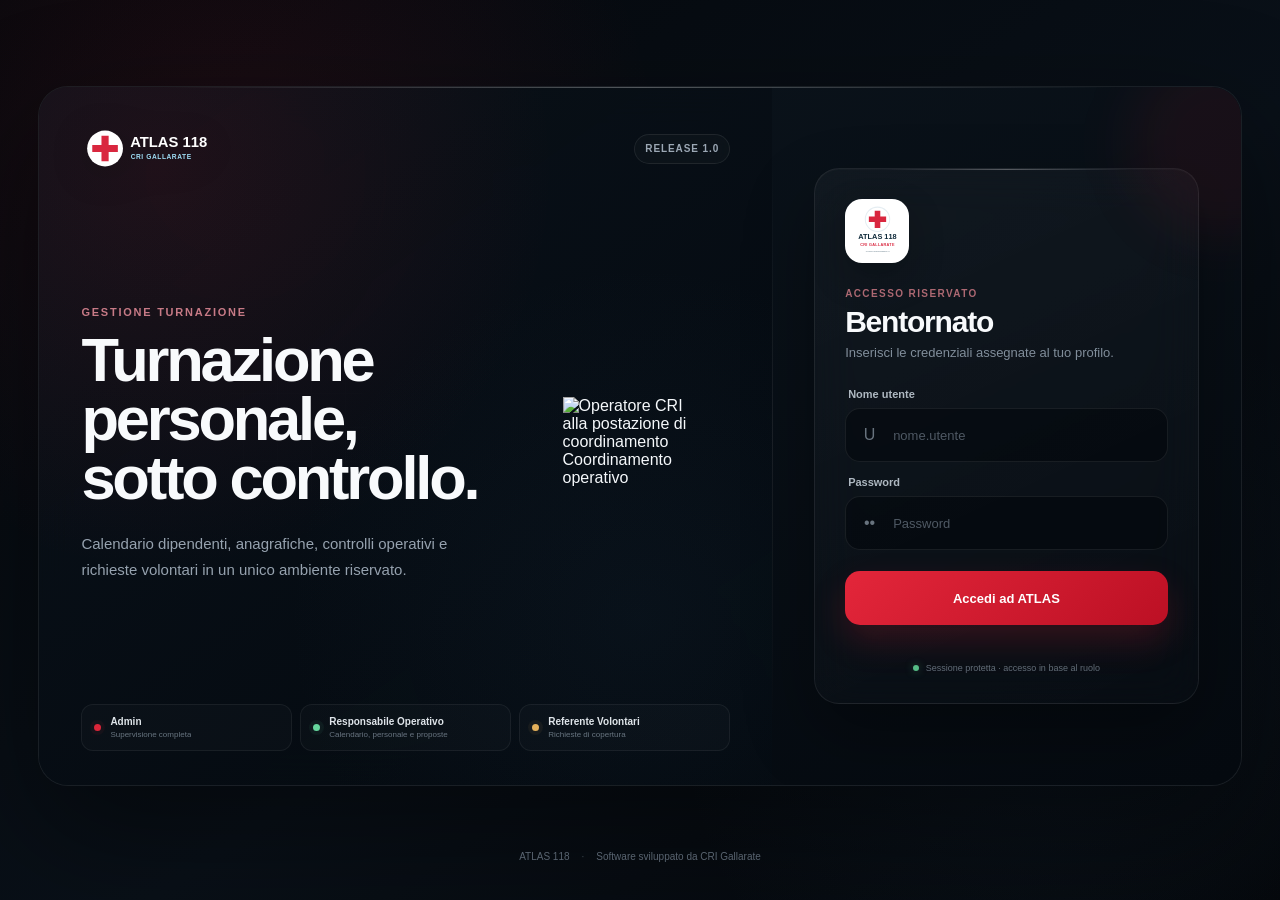
==== commit ecd064d3: "Add files via upload" ====
--- a/index.html
+++ b/index.html
@@ -4,74 +4,31 @@
   <meta charset="UTF-8">
   <meta name="viewport" content="width=device-width,initial-scale=1">
   <meta name="color-scheme" content="dark">
-  <meta name="theme-color" content="#070b10">
 
-  <title>ATLAS 118 · Accesso utenti</title>
+  <title>ATLAS 118 · Accesso · 2205</title>
 
-  <link rel="icon" type="image/svg+xml" href="atlas/assets/atlas-favicon.svg">
-  <link rel="preload" href="atlas/assets/atlas-logo-login.svg" as="image" type="image/svg+xml">
-  <link rel="preload" href="atlas/assets/atlas-logo-header.svg" as="image" type="image/svg+xml">
+  <link rel="icon"
+        type="image/svg+xml"
+        href="atlas/assets/atlas-favicon.svg">
 
-  <link rel="stylesheet" href="portal/css/common.css?v=1.0.0-final-20260809">
-  <link rel="stylesheet" href="portal/css/login.css?v=1.0.1-motion-20260810">
+  <link rel="preload"
+        href="atlas/assets/atlas-logo-login.svg"
+        as="image"
+        type="image/svg+xml">
+
+  <link rel="preload"
+        href="atlas/assets/atlas-logo-header.svg"
+        as="image"
+        type="image/svg+xml">
+
+  <link rel="stylesheet"
+        href="portal/css/common.css?v=1.0.0-final-20260809">
+
+  <link rel="stylesheet"
+        href="portal/css/login.css?v=1.0.0-login-coordinator-2205">
 </head>
 
 <body class="login-body">
-  <div class="login-atmosphere" aria-hidden="true">
-    <div class="login-grid"></div>
-    <div class="login-glow login-glow-a"></div>
-    <div class="login-glow login-glow-b"></div>
-
-    <svg class="login-ecg" viewBox="0 0 1400 220" preserveAspectRatio="none">
-      <path d="M0 128 H235 L274 128 L302 96 L332 162 L372 38 L412 128 H595 L622 128 L646 108 L672 148 L706 78 L738 128 H1400"/>
-    </svg>
-
-    <div class="login-road">
-      <div class="login-road-sweep"></div>
-      <div class="ambulance-track">
-        <div class="ambulance-unit">
-          <div class="ambulance-trail"></div>
-          <svg viewBox="0 0 190 104" role="presentation">
-            <defs>
-              <linearGradient id="ambBody" x1="0" x2="1">
-                <stop offset="0" stop-color="#d9e0e6"/>
-                <stop offset=".48" stop-color="#ffffff"/>
-                <stop offset="1" stop-color="#c5ced6"/>
-              </linearGradient>
-              <linearGradient id="ambGlass" x1="0" x2="1">
-                <stop offset="0" stop-color="#13202b"/>
-                <stop offset="1" stop-color="#2a3e4e"/>
-              </linearGradient>
-            </defs>
-
-            <ellipse cx="100" cy="88" rx="72" ry="8" fill="rgba(0,0,0,.38)"/>
-            <path d="M24 31h88c8 0 15 4 20 11l13 18h17c7 0 12 5 12 12v13H15V44c0-8 4-13 9-13z"
-                  fill="url(#ambBody)" stroke="rgba(255,255,255,.32)"/>
-            <path d="M110 37h15c5 0 9 2 13 8l10 15h-38z" fill="url(#ambGlass)"/>
-            <path d="M118 41h7c4 0 7 2 10 6l6 9h-23z" fill="#213544"/>
-
-            <rect x="20" y="54" width="92" height="7" rx="3.5" fill="#d61f32" opacity=".94"/>
-            <rect x="33" y="36" width="33" height="15" rx="3" fill="#f5f7f8"/>
-            <path d="M45 37h9v13h-9zM39 41h21v6H39z" fill="#d61f32"/>
-
-            <g class="ambulance-beacon">
-              <rect x="77" y="25" width="20" height="7" rx="2.5" fill="#e72a3e"/>
-              <rect x="82" y="22" width="10" height="3" rx="1.5" fill="#ff5364"/>
-            </g>
-
-            <circle class="ambulance-wheel" cx="51" cy="84" r="14" fill="#0e1419"/>
-            <circle cx="51" cy="84" r="6.5" fill="#89939b"/>
-            <circle class="ambulance-wheel" cx="142" cy="84" r="14" fill="#0e1419"/>
-            <circle cx="142" cy="84" r="6.5" fill="#89939b"/>
-
-            <rect x="164" y="68" width="10" height="5" rx="2" fill="#fff1c8" opacity=".9"/>
-            <rect x="15" y="67" width="7" height="6" rx="2" fill="#ee3348" opacity=".75"/>
-          </svg>
-        </div>
-      </div>
-    </div>
-  </div>
-
   <main class="login-page">
     <section class="login-shell">
       <div class="login-visual">
@@ -82,51 +39,74 @@
                height="92"
                alt="ATLAS 118 · CRI Gallarate">
 
-          <span class="login-release"><i></i> Release 1.0</span>
+          <span class="login-release">
+            Release 1.0
+          </span>
         </div>
 
         <div class="login-visual-main">
           <div class="login-copy">
-            <span class="login-kicker">Sistema operativo online</span>
+            <span class="login-kicker">
+              Gestione turnazione
+            </span>
 
-            <h1>Turnazione personale,<br><span>sotto controllo.</span></h1>
+            <h1>
+              Turnazione personale,<br>
+              sotto controllo.
+            </h1>
 
             <p>
-              Calendario dipendenti, coperture operative e gestione delle richieste volontari
-              in un unico ambiente riservato, rapido e coordinato.
+              Calendario dipendenti, anagrafiche, controlli operativi
+              e richieste volontari in un unico ambiente riservato.
             </p>
           </div>
 
-          <div class="login-tech-card" aria-hidden="true">
-            <div class="tech-card-top">
-              <span class="tech-live"><i></i> LIVE</span>
-              <span>ATLAS / OPS</span>
-            </div>
-
-            <div class="tech-radar">
-              <i></i><i></i><i></i>
-              <span class="radar-point p1"></span>
-              <span class="radar-point p2"></span>
-              <span class="radar-point p3"></span>
-              <b></b>
-            </div>
-
-            <div class="tech-stats">
-              <span><small>CALENDARIO</small><strong>ONLINE</strong></span>
-              <span><small>CONTROLLO</small><strong>ATTIVO</strong></span>
-            </div>
-          </div>
+          <figure class="login-ops-figure"
+                  aria-label="Sala operativa CRI Gallarate">
+            <img src="portal/assets/login-coordinator.webp"
+                 width="980"
+                 height="941"
+                 decoding="async"
+                 alt="Operatore CRI alla postazione di coordinamento">
+            <figcaption>
+              <span class="ops-live-dot"></span>
+              Coordinamento operativo
+            </figcaption>
+          </figure>
         </div>
 
         <div class="login-profile-strip">
-          <div><span class="profile-dot admin"></span><p><strong>Admin</strong><small>Supervisione completa</small></p></div>
-          <div><span class="profile-dot ro"></span><p><strong>Responsabile Operativo</strong><small>Calendario e personale</small></p></div>
-          <div><span class="profile-dot volunteer"></span><p><strong>Responsabile Volontari</strong><small>Richieste di copertura</small></p></div>
+          <div>
+            <span class="profile-dot admin"></span>
+            <p>
+              <strong>Admin</strong>
+              <small>Supervisione completa</small>
+            </p>
+          </div>
+
+          <div>
+            <span class="profile-dot ro"></span>
+            <p>
+              <strong>Responsabile Operativo</strong>
+              <small>Calendario, personale e proposte</small>
+            </p>
+          </div>
+
+          <div>
+            <span class="profile-dot volunteer"></span>
+            <p>
+              <strong>Referente Volontari</strong>
+              <small>Richieste di copertura</small>
+            </p>
+          </div>
         </div>
       </div>
 
       <div class="login-panel">
-        <form class="login-card" id="loginForm" novalidate>
+        <form class="login-card"
+              id="loginForm"
+              novalidate>
+
           <div class="login-emblem-wrap">
             <img class="login-emblem"
                  src="atlas/assets/atlas-logo-login.svg"
@@ -136,17 +116,22 @@
           </div>
 
           <div class="login-card-heading">
-            <span>Accesso utenti</span>
+            <span>Accesso riservato</span>
             <h2>Bentornato</h2>
-            <p>Inserisci le credenziali assegnate al tuo profilo.</p>
+            <p>
+              Inserisci le credenziali assegnate al tuo profilo.
+            </p>
           </div>
 
           <div class="login-field">
-            <label for="username">Nome utente</label>
+            <label for="username">
+              Nome utente
+            </label>
+
             <div class="login-input-wrap">
-              <span class="input-icon" aria-hidden="true">
-                <svg viewBox="0 0 24 24"><circle cx="12" cy="8" r="4"/><path d="M4.5 20c.9-4 3.4-6 7.5-6s6.6 2 7.5 6"/></svg>
-              </span>
+              <span class="input-icon"
+                    aria-hidden="true">U</span>
+
               <input id="username"
                      autocomplete="username"
                      autocapitalize="none"
@@ -157,11 +142,14 @@
           </div>
 
           <div class="login-field">
-            <label for="password">Password</label>
+            <label for="password">
+              Password
+            </label>
+
             <div class="login-input-wrap">
-              <span class="input-icon" aria-hidden="true">
-                <svg viewBox="0 0 24 24"><rect x="5" y="10" width="14" height="10" rx="2"/><path d="M8 10V7a4 4 0 0 1 8 0v3"/></svg>
-              </span>
+              <span class="input-icon"
+                    aria-hidden="true">••</span>
+
               <input id="password"
                      type="password"
                      autocomplete="current-password"
@@ -170,13 +158,20 @@
             </div>
           </div>
 
-          <div class="login-error" id="loginError" role="alert"></div>
+          <div class="login-error"
+               id="loginError"
+               role="alert">
+          </div>
 
-          <button class="login-submit" id="loginButton" type="submit">
-            <span>Accedi</span>
+          <button class="login-submit"
+                  id="loginButton"
+                  type="submit">
+            Accedi ad ATLAS
           </button>
 
-          <div class="login-status" id="loginStatus"></div>
+          <div class="login-status"
+               id="loginStatus">
+          </div>
 
           <div class="login-security-note">
             <span class="security-dot"></span>
@@ -192,6 +187,8 @@
     </footer>
   </main>
 
-  <script type="module" src="portal/js/login.js?v=1.0.0-final-20260809"></script>
+  <script type="module"
+          src="portal/js/login.js?v=1.0.0-final-20260809">
+  </script>
 </body>
 </html>
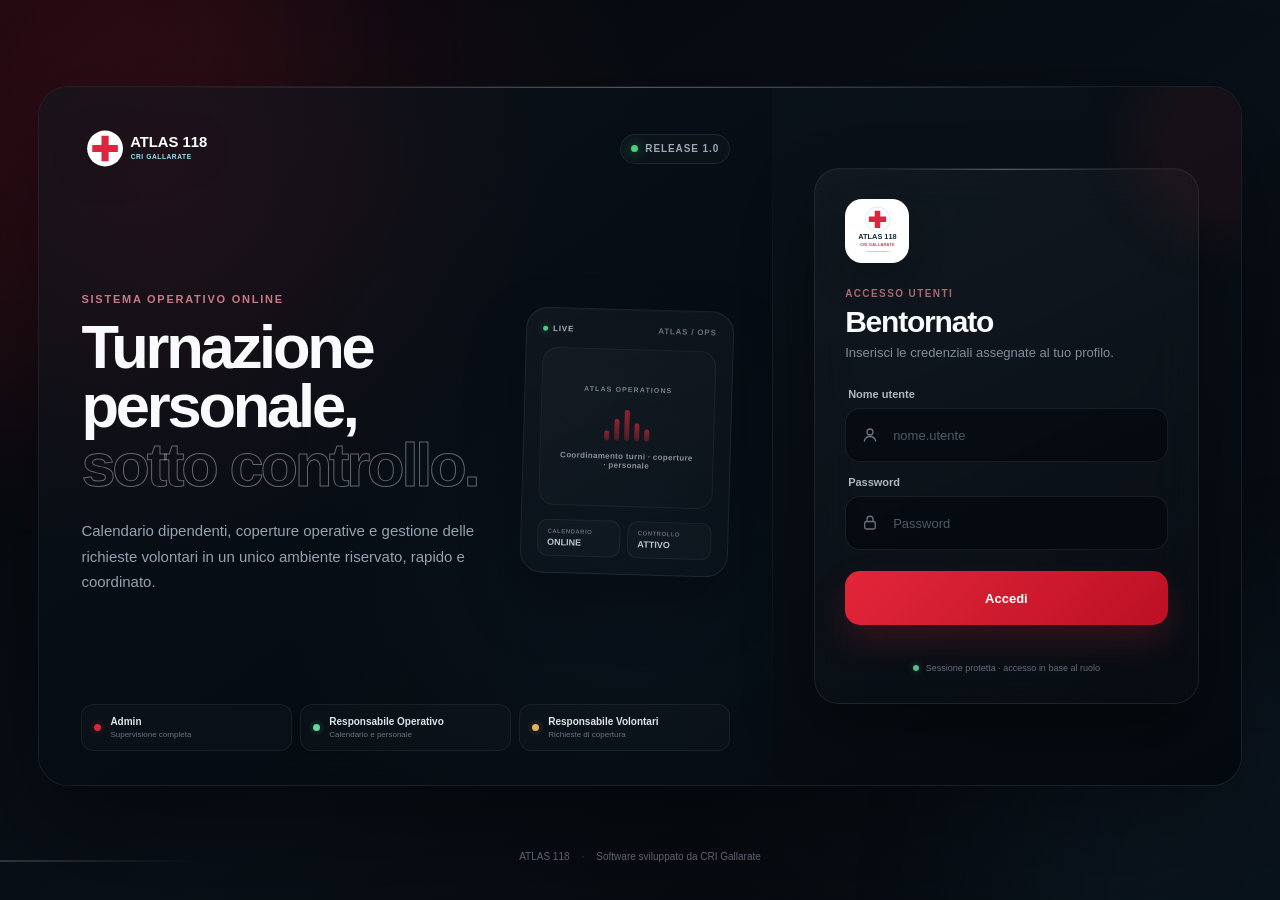
==== commit 38aacc9d: "Add files via upload" ====
--- a/index.html
+++ b/index.html
@@ -4,31 +4,74 @@
   <meta charset="UTF-8">
   <meta name="viewport" content="width=device-width,initial-scale=1">
   <meta name="color-scheme" content="dark">
+  <meta name="theme-color" content="#070b10">
 
-  <title>ATLAS 118 · Accesso · 2205</title>
+  <title>ATLAS 118 · Accesso utenti</title>
 
-  <link rel="icon"
-        type="image/svg+xml"
-        href="atlas/assets/atlas-favicon.svg">
+  <link rel="icon" type="image/svg+xml" href="atlas/assets/atlas-favicon.svg">
+  <link rel="preload" href="atlas/assets/atlas-logo-login.svg" as="image" type="image/svg+xml">
+  <link rel="preload" href="atlas/assets/atlas-logo-header.svg" as="image" type="image/svg+xml">
 
-  <link rel="preload"
-        href="atlas/assets/atlas-logo-login.svg"
-        as="image"
-        type="image/svg+xml">
-
-  <link rel="preload"
-        href="atlas/assets/atlas-logo-header.svg"
-        as="image"
-        type="image/svg+xml">
-
-  <link rel="stylesheet"
-        href="portal/css/common.css?v=1.0.0-final-20260809">
-
-  <link rel="stylesheet"
-        href="portal/css/login.css?v=1.0.0-login-coordinator-2205">
+  <link rel="stylesheet" href="portal/css/common.css?v=1.0.0-final-20260809">
+  <link rel="stylesheet" href="portal/css/login.css?v=1.0.2-no-radar-2242">
 </head>
 
 <body class="login-body">
+  <div class="login-atmosphere" aria-hidden="true">
+    <div class="login-grid"></div>
+    <div class="login-glow login-glow-a"></div>
+    <div class="login-glow login-glow-b"></div>
+
+    <svg class="login-ecg" viewBox="0 0 1400 220" preserveAspectRatio="none">
+      <path d="M0 128 H235 L274 128 L302 96 L332 162 L372 38 L412 128 H595 L622 128 L646 108 L672 148 L706 78 L738 128 H1400"/>
+    </svg>
+
+    <div class="login-road">
+      <div class="login-road-sweep"></div>
+      <div class="ambulance-track">
+        <div class="ambulance-unit">
+          <div class="ambulance-trail"></div>
+          <svg viewBox="0 0 190 104" role="presentation">
+            <defs>
+              <linearGradient id="ambBody" x1="0" x2="1">
+                <stop offset="0" stop-color="#d9e0e6"/>
+                <stop offset=".48" stop-color="#ffffff"/>
+                <stop offset="1" stop-color="#c5ced6"/>
+              </linearGradient>
+              <linearGradient id="ambGlass" x1="0" x2="1">
+                <stop offset="0" stop-color="#13202b"/>
+                <stop offset="1" stop-color="#2a3e4e"/>
+              </linearGradient>
+            </defs>
+
+            <ellipse cx="100" cy="88" rx="72" ry="8" fill="rgba(0,0,0,.38)"/>
+            <path d="M24 31h88c8 0 15 4 20 11l13 18h17c7 0 12 5 12 12v13H15V44c0-8 4-13 9-13z"
+                  fill="url(#ambBody)" stroke="rgba(255,255,255,.32)"/>
+            <path d="M110 37h15c5 0 9 2 13 8l10 15h-38z" fill="url(#ambGlass)"/>
+            <path d="M118 41h7c4 0 7 2 10 6l6 9h-23z" fill="#213544"/>
+
+            <rect x="20" y="54" width="92" height="7" rx="3.5" fill="#d61f32" opacity=".94"/>
+            <rect x="33" y="36" width="33" height="15" rx="3" fill="#f5f7f8"/>
+            <path d="M45 37h9v13h-9zM39 41h21v6H39z" fill="#d61f32"/>
+
+            <g class="ambulance-beacon">
+              <rect x="77" y="25" width="20" height="7" rx="2.5" fill="#e72a3e"/>
+              <rect x="82" y="22" width="10" height="3" rx="1.5" fill="#ff5364"/>
+            </g>
+
+            <circle class="ambulance-wheel" cx="51" cy="84" r="14" fill="#0e1419"/>
+            <circle cx="51" cy="84" r="6.5" fill="#89939b"/>
+            <circle class="ambulance-wheel" cx="142" cy="84" r="14" fill="#0e1419"/>
+            <circle cx="142" cy="84" r="6.5" fill="#89939b"/>
+
+            <rect x="164" y="68" width="10" height="5" rx="2" fill="#fff1c8" opacity=".9"/>
+            <rect x="15" y="67" width="7" height="6" rx="2" fill="#ee3348" opacity=".75"/>
+          </svg>
+        </div>
+      </div>
+    </div>
+  </div>
+
   <main class="login-page">
     <section class="login-shell">
       <div class="login-visual">
@@ -39,74 +82,49 @@
                height="92"
                alt="ATLAS 118 · CRI Gallarate">
 
-          <span class="login-release">
-            Release 1.0
-          </span>
+          <span class="login-release"><i></i> Release 1.0</span>
         </div>
 
         <div class="login-visual-main">
           <div class="login-copy">
-            <span class="login-kicker">
-              Gestione turnazione
-            </span>
+            <span class="login-kicker">Sistema operativo online</span>
 
-            <h1>
-              Turnazione personale,<br>
-              sotto controllo.
-            </h1>
+            <h1>Turnazione personale,<br><span>sotto controllo.</span></h1>
 
             <p>
-              Calendario dipendenti, anagrafiche, controlli operativi
-              e richieste volontari in un unico ambiente riservato.
+              Calendario dipendenti, coperture operative e gestione delle richieste volontari
+              in un unico ambiente riservato, rapido e coordinato.
             </p>
           </div>
 
-          <figure class="login-ops-figure"
-                  aria-label="Sala operativa CRI Gallarate">
-            <img src="portal/assets/login-coordinator.webp"
-                 width="980"
-                 height="941"
-                 decoding="async"
-                 alt="Operatore CRI alla postazione di coordinamento">
-            <figcaption>
-              <span class="ops-live-dot"></span>
-              Coordinamento operativo
-            </figcaption>
-          </figure>
+          <div class="login-tech-card" aria-hidden="true">
+            <div class="tech-card-top">
+              <span class="tech-live"><i></i> LIVE</span>
+              <span>ATLAS / OPS</span>
+            </div>
+
+            <div class="tech-status" aria-hidden="true">
+              <div class="tech-status-label">ATLAS OPERATIONS</div>
+              <div class="tech-status-line"><i></i><i></i><i></i><i></i><i></i></div>
+              <div class="tech-status-copy">Coordinamento turni · coperture · personale</div>
+            </div>
+
+            <div class="tech-stats">
+              <span><small>CALENDARIO</small><strong>ONLINE</strong></span>
+              <span><small>CONTROLLO</small><strong>ATTIVO</strong></span>
+            </div>
+          </div>
         </div>
 
         <div class="login-profile-strip">
-          <div>
-            <span class="profile-dot admin"></span>
-            <p>
-              <strong>Admin</strong>
-              <small>Supervisione completa</small>
-            </p>
-          </div>
-
-          <div>
-            <span class="profile-dot ro"></span>
-            <p>
-              <strong>Responsabile Operativo</strong>
-              <small>Calendario, personale e proposte</small>
-            </p>
-          </div>
-
-          <div>
-            <span class="profile-dot volunteer"></span>
-            <p>
-              <strong>Referente Volontari</strong>
-              <small>Richieste di copertura</small>
-            </p>
-          </div>
+          <div><span class="profile-dot admin"></span><p><strong>Admin</strong><small>Supervisione completa</small></p></div>
+          <div><span class="profile-dot ro"></span><p><strong>Responsabile Operativo</strong><small>Calendario e personale</small></p></div>
+          <div><span class="profile-dot volunteer"></span><p><strong>Responsabile Volontari</strong><small>Richieste di copertura</small></p></div>
         </div>
       </div>
 
       <div class="login-panel">
-        <form class="login-card"
-              id="loginForm"
-              novalidate>
-
+        <form class="login-card" id="loginForm" novalidate>
           <div class="login-emblem-wrap">
             <img class="login-emblem"
                  src="atlas/assets/atlas-logo-login.svg"
@@ -116,22 +134,17 @@
           </div>
 
           <div class="login-card-heading">
-            <span>Accesso riservato</span>
+            <span>Accesso utenti</span>
             <h2>Bentornato</h2>
-            <p>
-              Inserisci le credenziali assegnate al tuo profilo.
-            </p>
+            <p>Inserisci le credenziali assegnate al tuo profilo.</p>
           </div>
 
           <div class="login-field">
-            <label for="username">
-              Nome utente
-            </label>
-
+            <label for="username">Nome utente</label>
             <div class="login-input-wrap">
-              <span class="input-icon"
-                    aria-hidden="true">U</span>
-
+              <span class="input-icon" aria-hidden="true">
+                <svg viewBox="0 0 24 24"><circle cx="12" cy="8" r="4"/><path d="M4.5 20c.9-4 3.4-6 7.5-6s6.6 2 7.5 6"/></svg>
+              </span>
               <input id="username"
                      autocomplete="username"
                      autocapitalize="none"
@@ -142,14 +155,11 @@
           </div>
 
           <div class="login-field">
-            <label for="password">
-              Password
-            </label>
-
+            <label for="password">Password</label>
             <div class="login-input-wrap">
-              <span class="input-icon"
-                    aria-hidden="true">••</span>
-
+              <span class="input-icon" aria-hidden="true">
+                <svg viewBox="0 0 24 24"><rect x="5" y="10" width="14" height="10" rx="2"/><path d="M8 10V7a4 4 0 0 1 8 0v3"/></svg>
+              </span>
               <input id="password"
                      type="password"
                      autocomplete="current-password"
@@ -158,20 +168,13 @@
             </div>
           </div>
 
-          <div class="login-error"
-               id="loginError"
-               role="alert">
-          </div>
+          <div class="login-error" id="loginError" role="alert"></div>
 
-          <button class="login-submit"
-                  id="loginButton"
-                  type="submit">
-            Accedi ad ATLAS
+          <button class="login-submit" id="loginButton" type="submit">
+            <span>Accedi</span>
           </button>
 
-          <div class="login-status"
-               id="loginStatus">
-          </div>
+          <div class="login-status" id="loginStatus"></div>
 
           <div class="login-security-note">
             <span class="security-dot"></span>
@@ -187,8 +190,6 @@
     </footer>
   </main>
 
-  <script type="module"
-          src="portal/js/login.js?v=1.0.0-final-20260809">
-  </script>
+  <script type="module" src="portal/js/login.js?v=1.0.0-final-20260809"></script>
 </body>
 </html>
--- a/portal/css/login.css
+++ b/portal/css/login.css
@@ -213,23 +213,21 @@
 .tech-card-top{display:flex;align-items:center;justify-content:space-between;color:#66727e;font-size:8px;font-weight:900;letter-spacing:.1em}
 .tech-live{display:flex;align-items:center;gap:5px;color:#a5b0ba}.tech-live i{width:5px;height:5px;border-radius:50%;background:#43d17d;box-shadow:0 0 8px rgba(67,209,125,.65)}
 
-.tech-radar{
-  position:relative;
-  aspect-ratio:1;
-  width:min(100%,210px);
-  margin:14px auto;
-  overflow:hidden;
-  border:1px solid rgba(255,255,255,.055);
-  border-radius:50%;
-  background:radial-gradient(circle,rgba(255,255,255,.025),rgba(255,255,255,.006) 70%);
-}
-.tech-radar>i{position:absolute;inset:16%;border:1px solid rgba(255,255,255,.05);border-radius:50%}
-.tech-radar>i:nth-child(2){inset:32%}.tech-radar>i:nth-child(3){inset:48%}
-.tech-radar::before,.tech-radar::after{content:'';position:absolute;background:rgba(255,255,255,.045)}
-.tech-radar::before{left:50%;top:0;bottom:0;width:1px}.tech-radar::after{top:50%;left:0;right:0;height:1px}
-.tech-radar b{position:absolute;left:50%;top:50%;width:48%;height:1px;transform-origin:left center;background:linear-gradient(90deg,rgba(220,32,52,.45),transparent);box-shadow:0 0 12px rgba(220,32,52,.25);animation:atlasRadar 7s linear infinite}
-.radar-point{position:absolute;width:5px;height:5px;border-radius:50%;background:#e63b4e;box-shadow:0 0 10px rgba(230,59,78,.75);animation:atlasRadarPoint 2.8s ease-in-out infinite}
-.radar-point.p1{left:31%;top:38%}.radar-point.p2{right:28%;bottom:31%;animation-delay:.8s}.radar-point.p3{right:38%;top:26%;animation-delay:1.5s}
+.tech-status{
+  display:grid;
+  align-content:center;
+  min-height:158px;
+  margin:14px 0;
+  padding:18px;
+  border:1px solid rgba(255,255,255,.05);
+  border-radius:16px;
+  background:linear-gradient(145deg,rgba(255,255,255,.022),rgba(255,255,255,.008));
+}
+.tech-status-label{color:#77838e;font-size:7px;font-weight:900;letter-spacing:.16em;text-align:center}
+.tech-status-line{display:flex;align-items:flex-end;justify-content:center;gap:5px;height:34px;margin:14px 0 11px}
+.tech-status-line i{display:block;width:5px;border-radius:999px;background:linear-gradient(#d8293e,#6f1e2a);opacity:.65}
+.tech-status-line i:nth-child(1){height:10px}.tech-status-line i:nth-child(2){height:22px}.tech-status-line i:nth-child(3){height:31px}.tech-status-line i:nth-child(4){height:18px}.tech-status-line i:nth-child(5){height:12px}
+.tech-status-copy{color:#87939e;font-size:8px;font-weight:750;letter-spacing:.04em;text-align:center}
 
 .tech-stats{display:grid;grid-template-columns:1fr 1fr;gap:7px}.tech-stats span{padding:8px 9px;border:1px solid rgba(255,255,255,.055);border-radius:10px;background:rgba(255,255,255,.018)}.tech-stats small,.tech-stats strong{display:block}.tech-stats small{color:#5f6c78;font-size:6px;font-weight:900;letter-spacing:.08em}.tech-stats strong{margin-top:3px;color:#b9c4ce;font-size:9px}
 
@@ -300,8 +298,6 @@
 @keyframes atlasEcg{0%,9%{stroke-dashoffset:1600;opacity:.14}54%,76%{stroke-dashoffset:0;opacity:1}100%{stroke-dashoffset:-1600;opacity:.10}}
 @keyframes atlasLivePulse{0%,100%{opacity:.5;transform:scale(.9)}50%{opacity:1;transform:scale(1.1)}}
 @keyframes atlasTechFloat{to{transform:translateY(-8px) rotate(-.7deg)}}
-@keyframes atlasRadar{to{transform:rotate(360deg)}}
-@keyframes atlasRadarPoint{0%,100%{opacity:.3;transform:scale(.75)}50%{opacity:1;transform:scale(1.18)}}
 @keyframes atlasRoad{to{background-position:0 0,315px 0}}
 @keyframes atlasRoadSweep{0%{transform:translateX(-20vw);opacity:0}16%{opacity:1}80%{opacity:.55}100%{transform:translateX(165vw);opacity:0}}
 @keyframes atlasAmbulanceDrive{0%{transform:translateX(-180px) translateY(1px);opacity:0}5%{opacity:.76}45%{transform:translateX(49vw) translateY(-1px);opacity:.9}78%{opacity:.82}100%{transform:translateX(calc(100vw + 240px)) translateY(1px);opacity:0}}
@@ -331,6 +327,6 @@
 }
 
 @media(prefers-reduced-motion:reduce){
-  .login-grid,.login-glow,.login-ecg path,.login-release i,.login-tech-card,.tech-radar b,.radar-point,.login-road::before,.login-road-sweep,.ambulance-unit,.ambulance-wheel,.ambulance-beacon,.ambulance-trail,.login-shell,.login-card{animation:none!important}
+  .login-grid,.login-glow,.login-ecg path,.login-release i,.login-tech-card,.login-road::before,.login-road-sweep,.ambulance-unit,.ambulance-wheel,.ambulance-beacon,.ambulance-trail,.login-shell,.login-card{animation:none!important}
   .ambulance-unit{left:auto;right:5vw;opacity:.24}
 }
